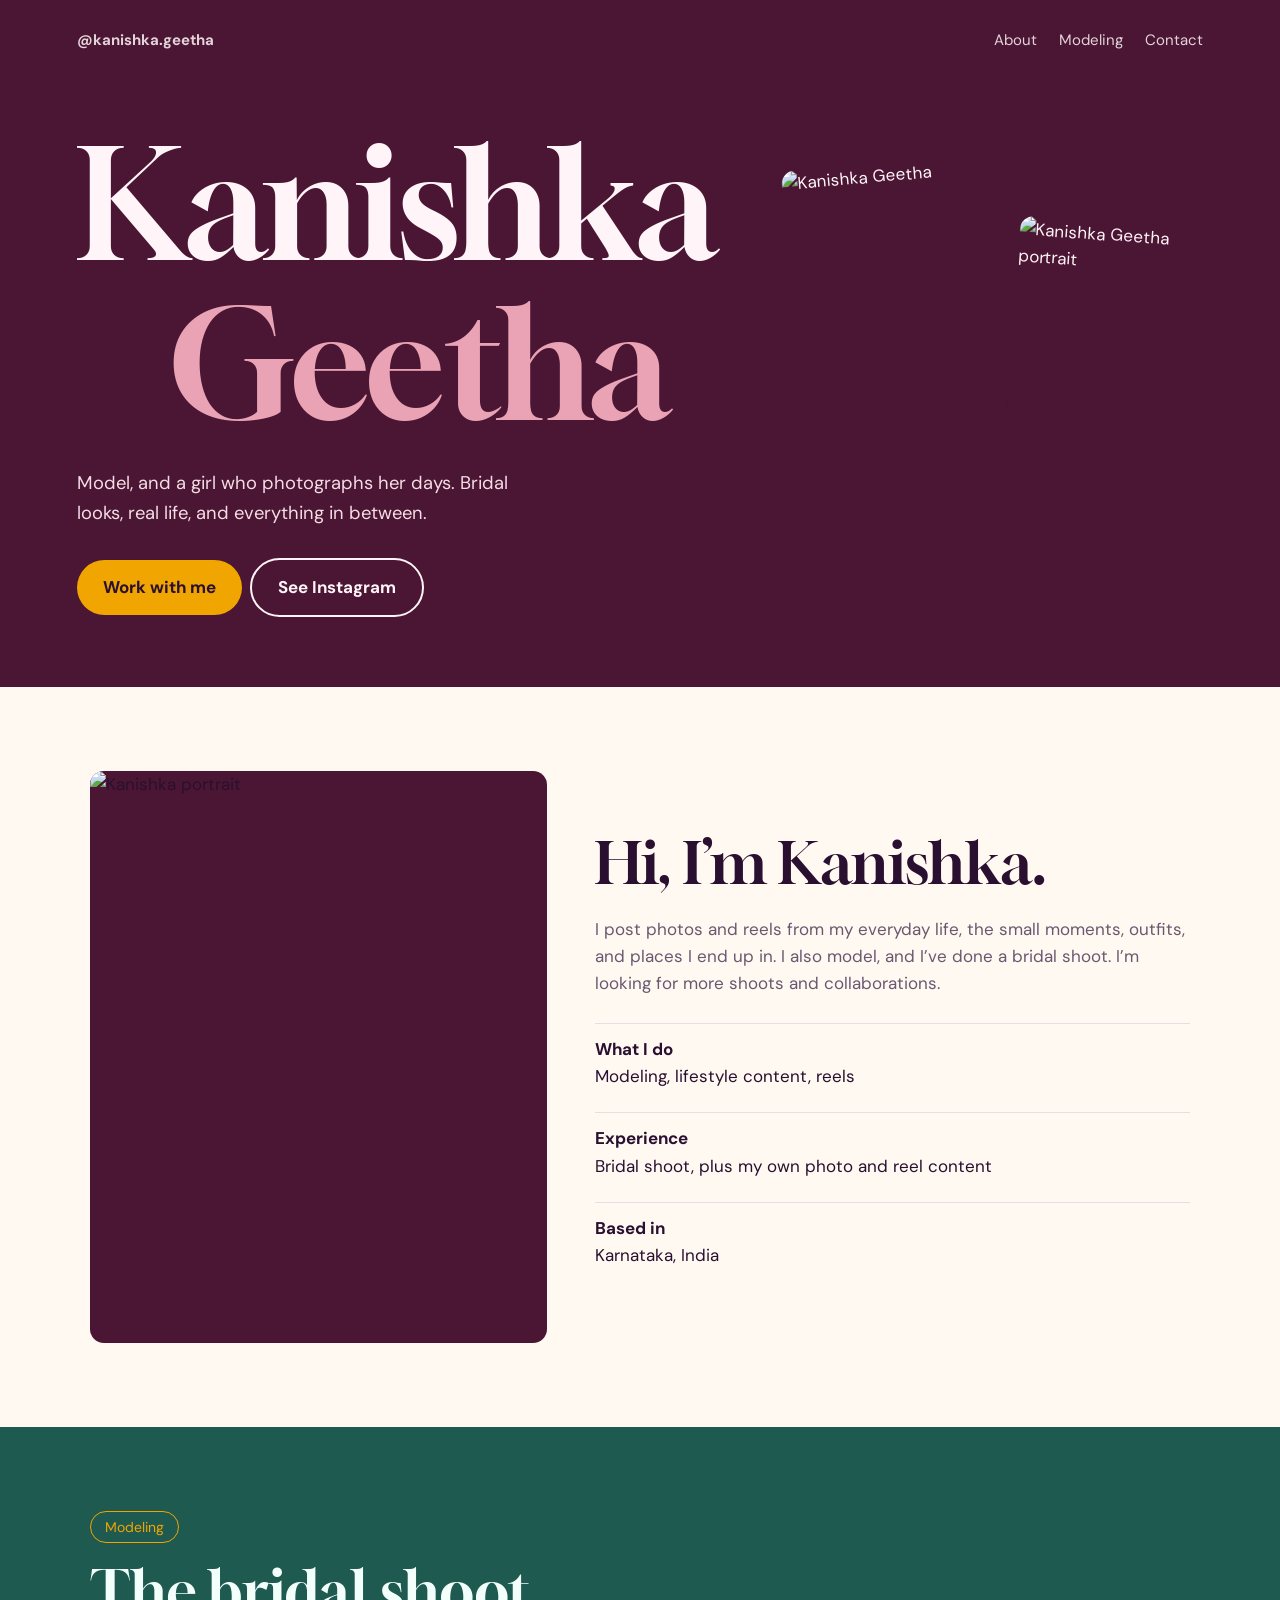
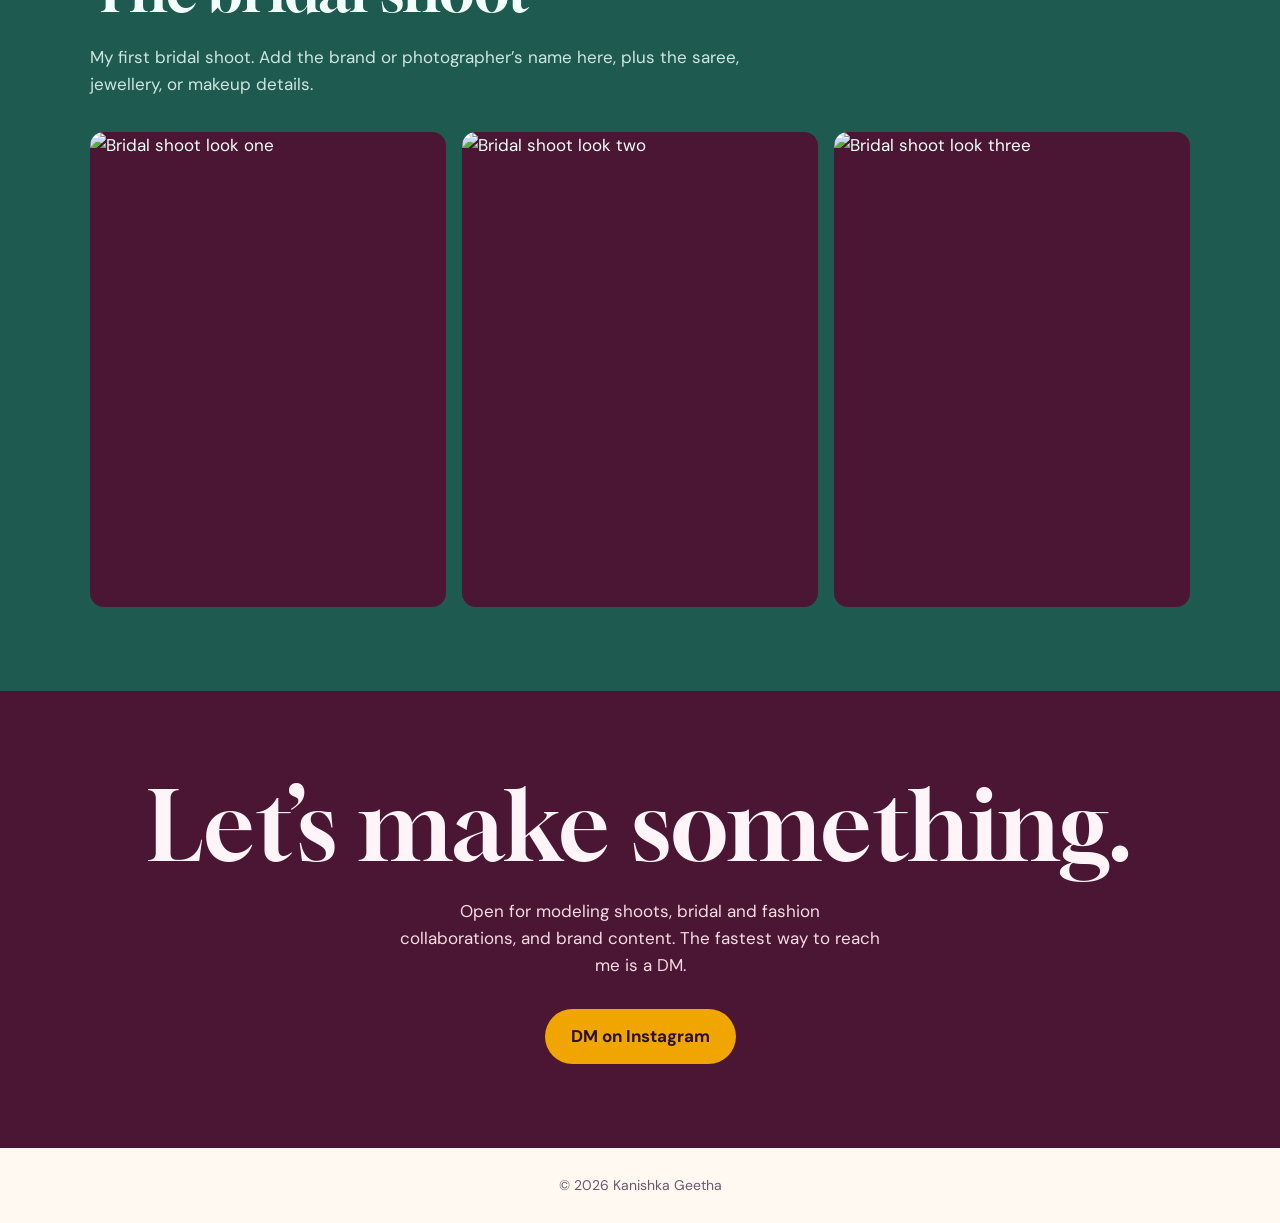
==== index.html @ 910b59c6 "Add files via upload" ====
<!DOCTYPE html>
<html lang="en">
<head>
<meta charset="utf-8">
<meta name="viewport" content="width=device-width, initial-scale=1, viewport-fit=cover">
<title>Kanishka Geetha | Portfolio</title>
<link rel="stylesheet" href="https://fonts.googleapis.com/css2?family=Gloock&family=DM+Sans:wght@400;500;700&display=swap">
<style>
:root{
  --paper:#FFF9F2; --plum:#4A1633; --rose:#E9A3B5; --gold:#F0A500; --leaf:#1F5A50;
  --text:#2A1030; --muted:#6B5870; --line:#E9DCE3;
}
@media (prefers-color-scheme:dark){
  :root{--paper:#1B0C20;--text:#FBEFF3;--muted:#C9B3CF;--line:#432148;}
}
*{box-sizing:border-box}
html{scroll-behavior:smooth}
body{margin:0;background:var(--paper);color:var(--text);font-family:'DM Sans',system-ui,sans-serif;line-height:1.6;font-size:17px}
h1,h2{font-family:'Gloock',Georgia,serif;font-weight:400;line-height:1.05;margin:0}
a{color:inherit}
:focus-visible{outline:3px solid var(--gold);outline-offset:3px}

/* photo frames */
.ph{position:relative;display:block;border-radius:14px;overflow:hidden;background:var(--plum)}
.ph img{position:absolute;inset:0;width:100%;height:100%;object-fit:cover;object-position:center top}

/* hero */
.hero{background:var(--plum);color:#FFF4F7;padding:28px 6vw 70px;position:relative;overflow:hidden}
nav{display:flex;justify-content:space-between;flex-wrap:wrap;gap:16px;font-size:15px;margin-bottom:8vh}
nav a{text-decoration:none;opacity:.85}
nav a:hover{opacity:1}
nav .links{display:flex;gap:22px}
.hero h1{font-size:clamp(3.4rem,13vw,9.5rem);letter-spacing:-.02em;max-width:9ch}
.hero h1 span{display:block;color:var(--rose);margin-left:.6em}
.hero p{max-width:34ch;font-size:1.15rem;margin:26px 0 30px;color:#F6DCE4}
.btn{display:inline-block;background:var(--gold);color:#2A1030;font-weight:700;text-decoration:none;padding:14px 26px;border-radius:999px}
.btn.ghost{background:transparent;color:inherit;border:2px solid currentColor;margin-left:8px}
.heroframes{position:absolute;right:5vw;top:18vh;display:flex;gap:14px}
.heroframes .ph{width:clamp(110px,16vw,210px);aspect-ratio:3/4}
.heroframes .ph:nth-child(1){transform:rotate(-5deg)}
.heroframes .ph:nth-child(2){transform:translateY(60px) rotate(4deg)}
@media(max-width:760px){
  .heroframes{position:static;margin-top:40px;justify-content:center}
  .hero h1 span{margin-left:0}
}

/* sections */
section{padding:84px 6vw}
.wrap{max-width:1100px;margin:0 auto}
h2{font-size:clamp(2.2rem,5vw,3.6rem);margin-bottom:22px}
.lead{max-width:56ch;color:var(--muted)}

/* about */
.about{display:grid;grid-template-columns:1fr 1.3fr;gap:48px;align-items:center}
.about .ph{aspect-ratio:4/5}
.facts{list-style:none;padding:0;margin:26px 0 0;display:grid;gap:10px}
.facts li{padding:12px 0;border-top:1px solid var(--line)}
@media(max-width:760px){.about{grid-template-columns:1fr}}

/* bridal shoot */
.feature{background:var(--leaf);color:#F3FFFB}
.feature .lead{color:#CDE7E0}
.feature .grid{display:grid;grid-template-columns:repeat(auto-fit,minmax(200px,1fr));gap:16px;margin-top:34px}
.feature .ph{aspect-ratio:3/4}
.tag{display:inline-block;border:1.5px solid var(--gold);color:var(--gold);padding:4px 14px;border-radius:999px;font-size:14px;margin-bottom:18px}

/* everyday (for later) */
.masonry{columns:3 220px;column-gap:16px;margin-top:34px}
.masonry .ph{margin-bottom:16px;width:100%}
.masonry .ph:nth-child(3n+1){aspect-ratio:3/4}
.masonry .ph:nth-child(3n+2){aspect-ratio:1/1}
.masonry .ph:nth-child(3n){aspect-ratio:4/5}

/* reels (for later) */
.reels{display:grid;grid-template-columns:repeat(auto-fit,minmax(150px,220px));gap:16px;margin-top:34px}
.reels .ph{aspect-ratio:9/16}
.reels .ph::after{content:"";position:absolute;width:0;height:0;border-left:18px solid rgba(255,255,255,.95);border-top:11px solid transparent;border-bottom:11px solid transparent;top:14px;right:14px;filter:drop-shadow(0 1px 3px rgba(0,0,0,.5))}

/* contact */
.contact{background:var(--plum);color:#FFF4F7;text-align:center}
.contact h2{font-size:clamp(2.6rem,8vw,6rem)}
.contact p{max-width:40ch;margin:18px auto 30px;color:#F6DCE4}
footer{padding:26px 6vw;text-align:center;font-size:14px;color:var(--muted)}

@media(prefers-reduced-motion:reduce){html{scroll-behavior:auto}}
</style>
</head>
<body>

<header class="hero">
  <nav>
    <a href="#top"><strong>@kanishka.geetha</strong></a>
    <div class="links"><a href="#about">About</a><a href="#modeling">Modeling</a><a href="#contact">Contact</a></div>
  </nav>
  <h1 id="top">Kanishka<span>Geetha</span></h1>
  <p>Model, and a girl who photographs her days. Bridal looks, real life, and everything in between.</p>
  <a class="btn" href="#contact">Work with me</a><a class="btn ghost" href="https://www.instagram.com/kanishka.geetha" target="_blank" rel="noopener">See Instagram</a>
  <div class="heroframes">
    <div class="ph"><img src="images/Me%201.png" alt="Kanishka Geetha"></div>
    <div class="ph"><img src="images/Me%202.png" alt="Kanishka Geetha portrait"></div>
  </div>
</header>

<section id="about">
  <div class="wrap about">
    <div class="ph"><img src="images/Portait.jpeg" alt="Kanishka portrait"></div>
    <div>
      <h2>Hi, I’m Kanishka.</h2>
      <p class="lead">I post photos and reels from my everyday life, the small moments, outfits, and places I end up in. I also model, and I’ve done a bridal shoot. I’m looking for more shoots and collaborations.</p>
      <ul class="facts">
        <li><strong>What I do</strong><br>Modeling, lifestyle content, reels</li>
        <li><strong>Experience</strong><br>Bridal shoot, plus my own photo and reel content</li>
        <li><strong>Based in</strong><br>Karnataka, India</li>
      </ul>
    </div>
  </div>
</section>

<section id="modeling" class="feature">
  <div class="wrap">
    <span class="tag">Modeling</span>
    <h2>The bridal shoot</h2>
    <p class="lead">My first bridal shoot. Add the brand or photographer’s name here, plus the saree, jewellery, or makeup details.</p>
    <div class="grid">
      <div class="ph"><img src="images/Bridal%201.png" alt="Bridal shoot look one"></div>
      <div class="ph"><img src="images/Bridal%202.jpeg" alt="Bridal shoot look two"></div>
      <div class="ph"><img src="images/Bridal%203.jpeg" alt="Bridal shoot look three"></div>
    </div>
  </div>
</section>

<!--
  EVERYDAY SECTION (hidden for now).
  To show it: remove the opening and closing comment markers around this
  block, add your photos, and add <a href="#everyday">Everyday</a> to the nav.

<section id="everyday">
  <div class="wrap">
    <h2>Everyday, as it happens</h2>
    <p class="lead">Unplanned and unedited moments from my days.</p>
    <div class="masonry">
      <div class="ph"><img src="images/YOUR-PHOTO.jpg" alt=""></div>
    </div>
  </div>
</section>
-->

<!--
  REELS SECTION (hidden for now).
  To show it: remove the opening and closing comment markers around this
  block, put your reel cover image in the images folder, and add
  <a href="#reels">Reels</a> to the nav.

<section id="reels" style="padding-top:0">
  <div class="wrap">
    <h2>Reels</h2>
    <p class="lead">A peek at my reels. Tap one to watch it on Instagram.</p>
    <div class="reels">
      <a class="ph" href="https://www.instagram.com/kanishka.geetha" target="_blank" rel="noopener"><img src="images/YOUR-REEL-COVER.jpg" alt="Reel cover"></a>
    </div>
  </div>
</section>
-->

<section id="contact" class="contact">
  <div class="wrap">
    <h2>Let’s make something.</h2>
    <p>Open for modeling shoots, bridal and fashion collaborations, and brand content. The fastest way to reach me is a DM.</p>
    <a class="btn" href="https://www.instagram.com/kanishka.geetha" target="_blank" rel="noopener">DM on Instagram</a>
  </div>
</section>

<footer>© 2026 Kanishka Geetha</footer>

</body>
</html>
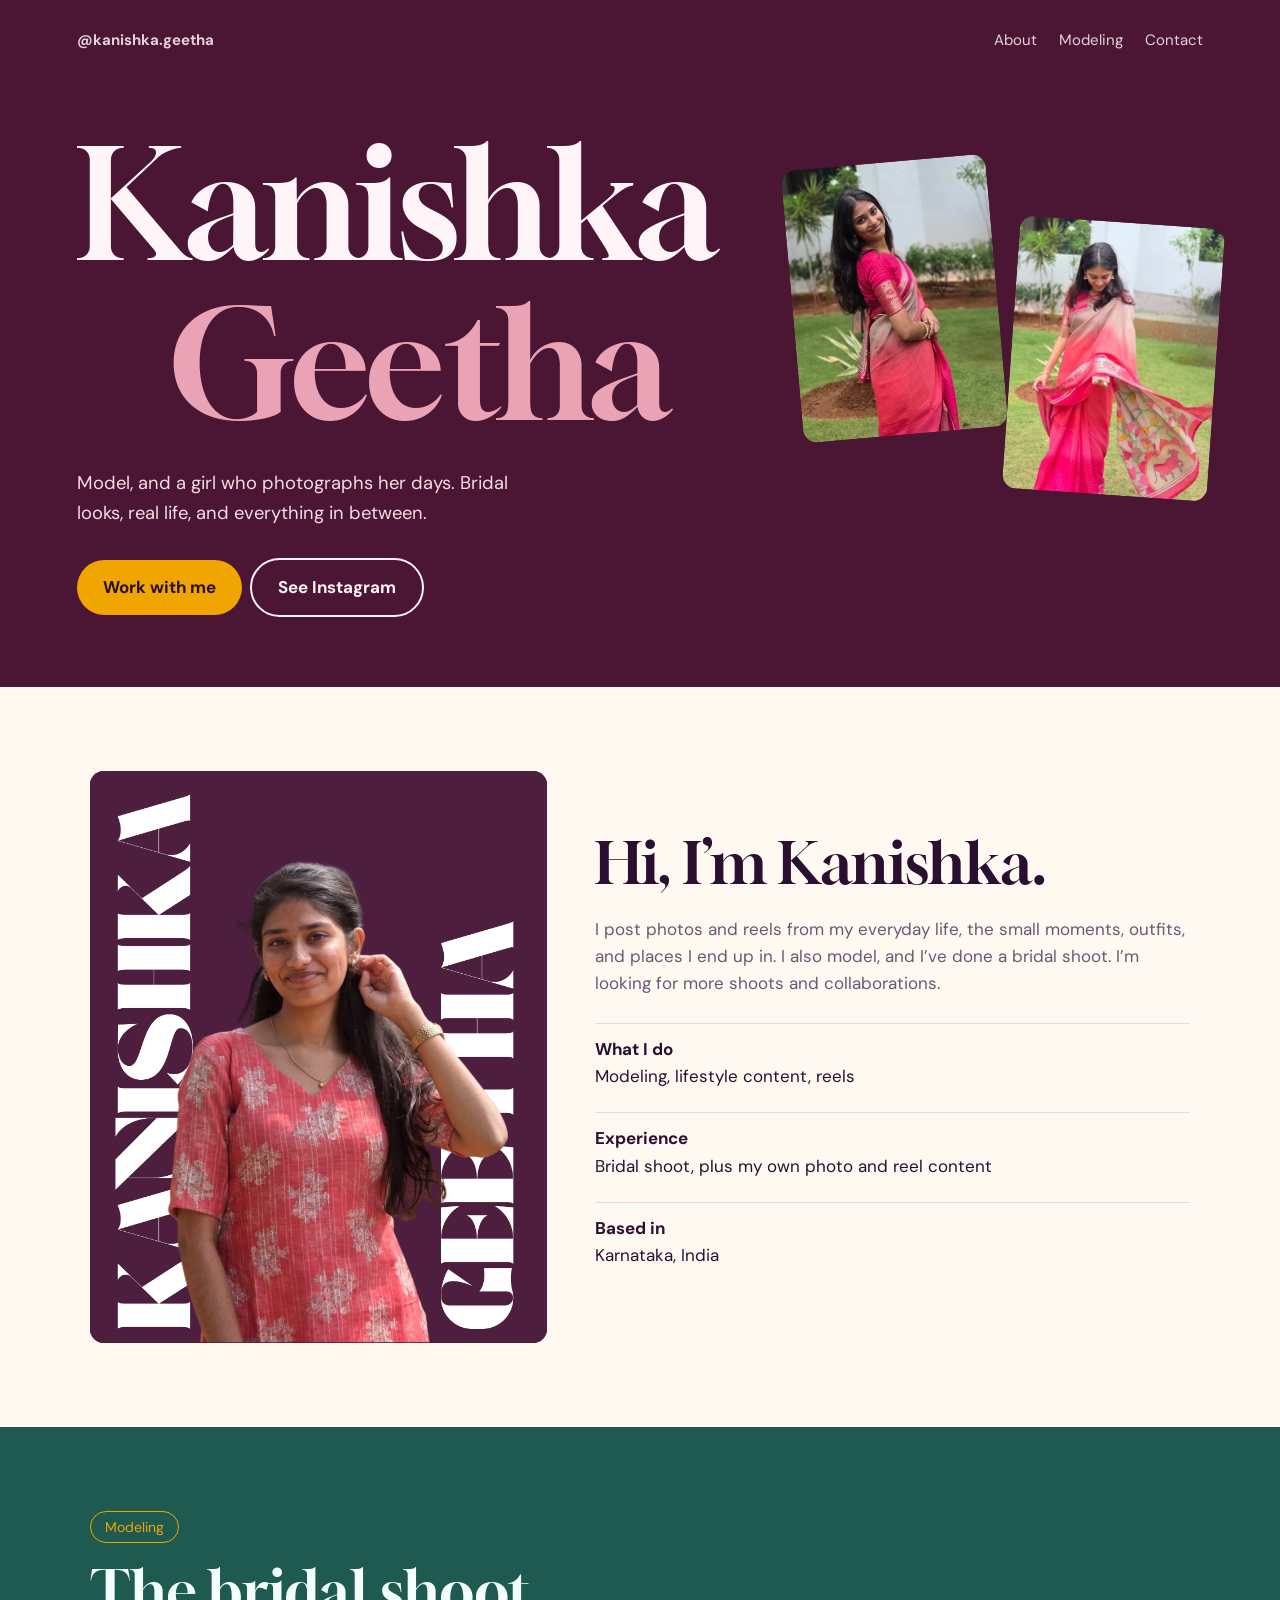
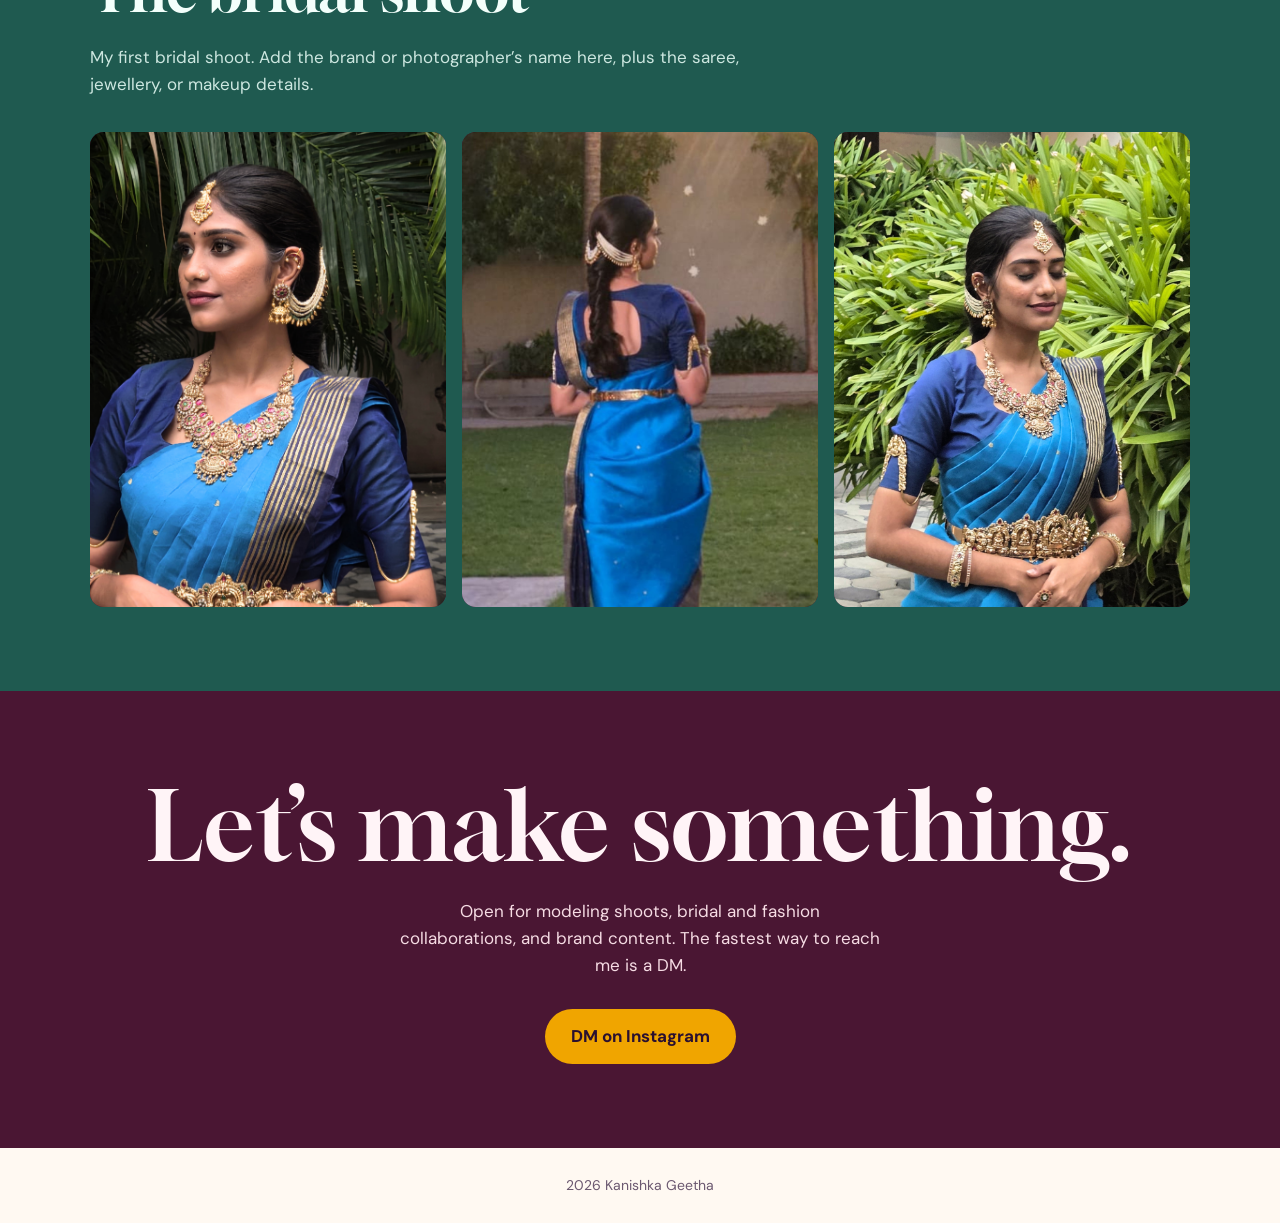
==== commit a41f2698: "Update footer text format in index.html" ====
--- a/index.html
+++ b/index.html
@@ -170,7 +170,7 @@
   </div>
 </section>
 
-<footer>© 2026 Kanishka Geetha</footer>
+<footer>2026 Kanishka Geetha</footer>
 
 </body>
-</html>+</html>
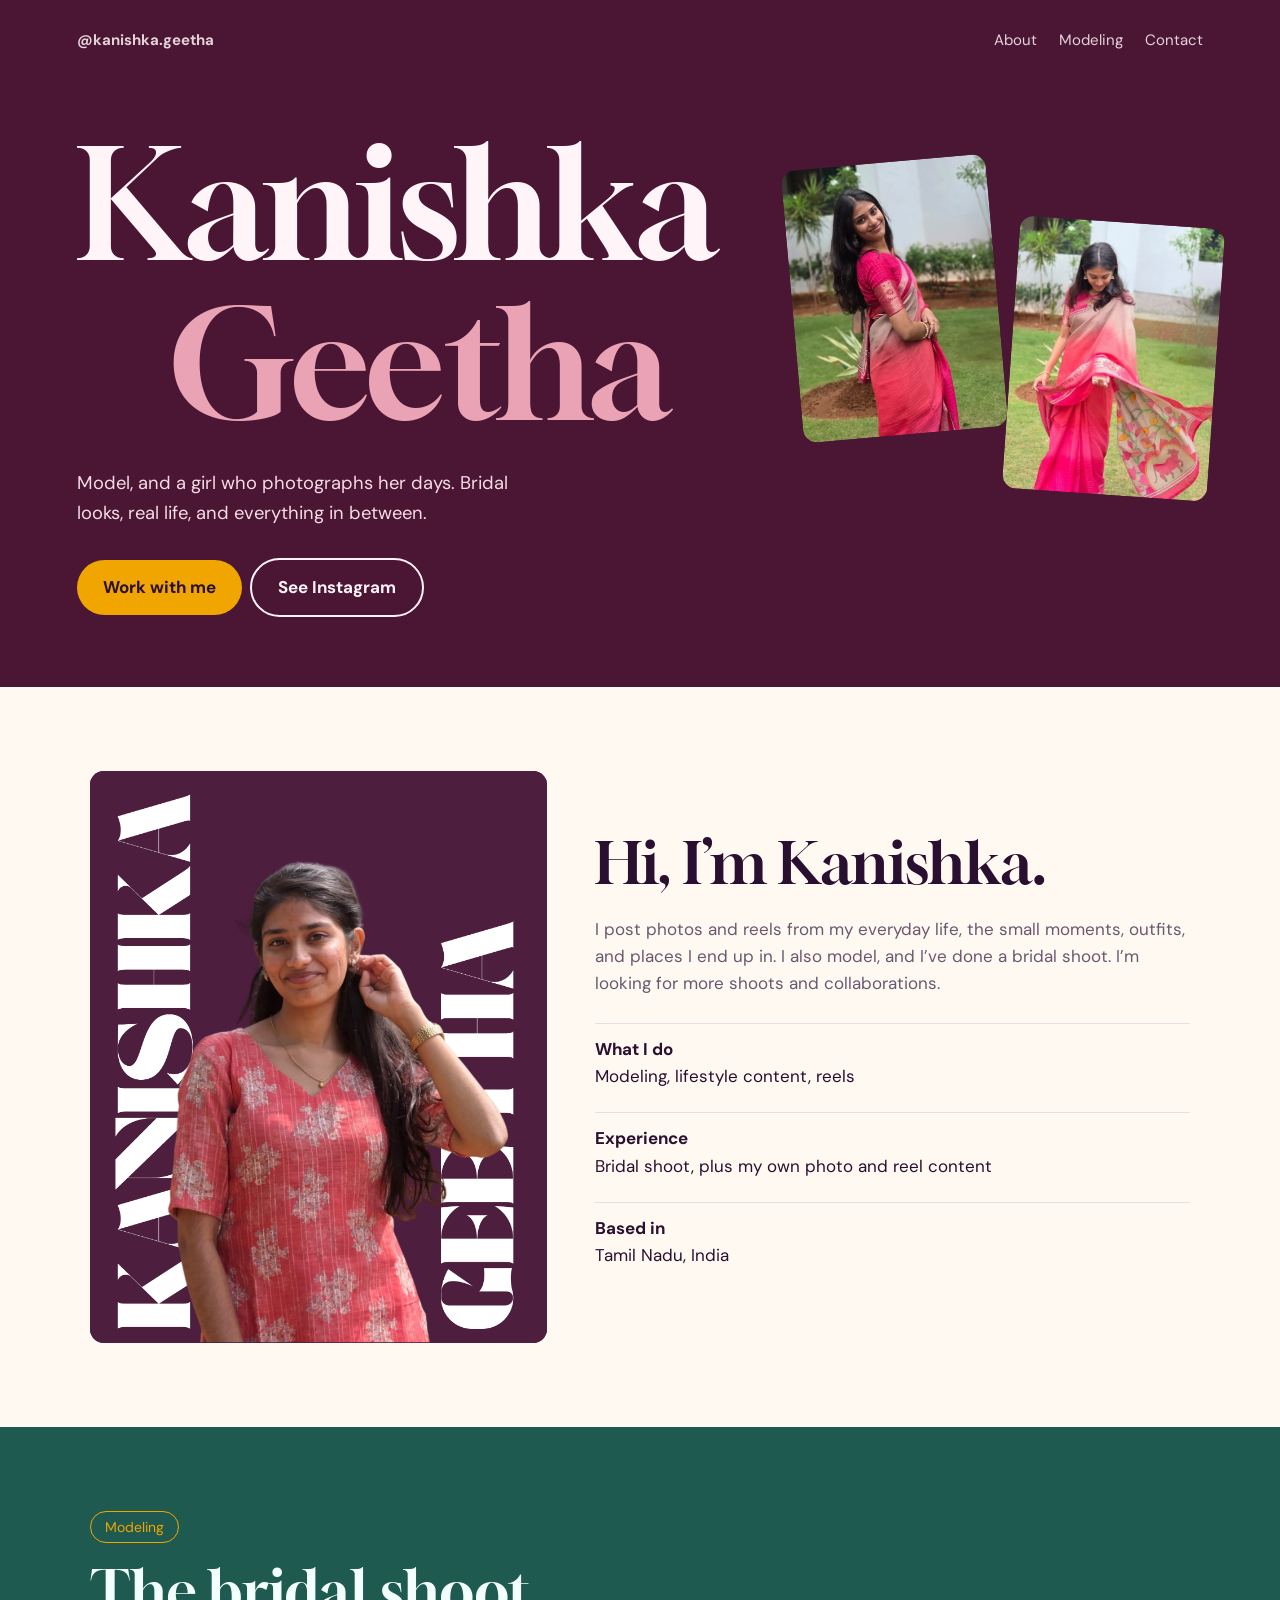
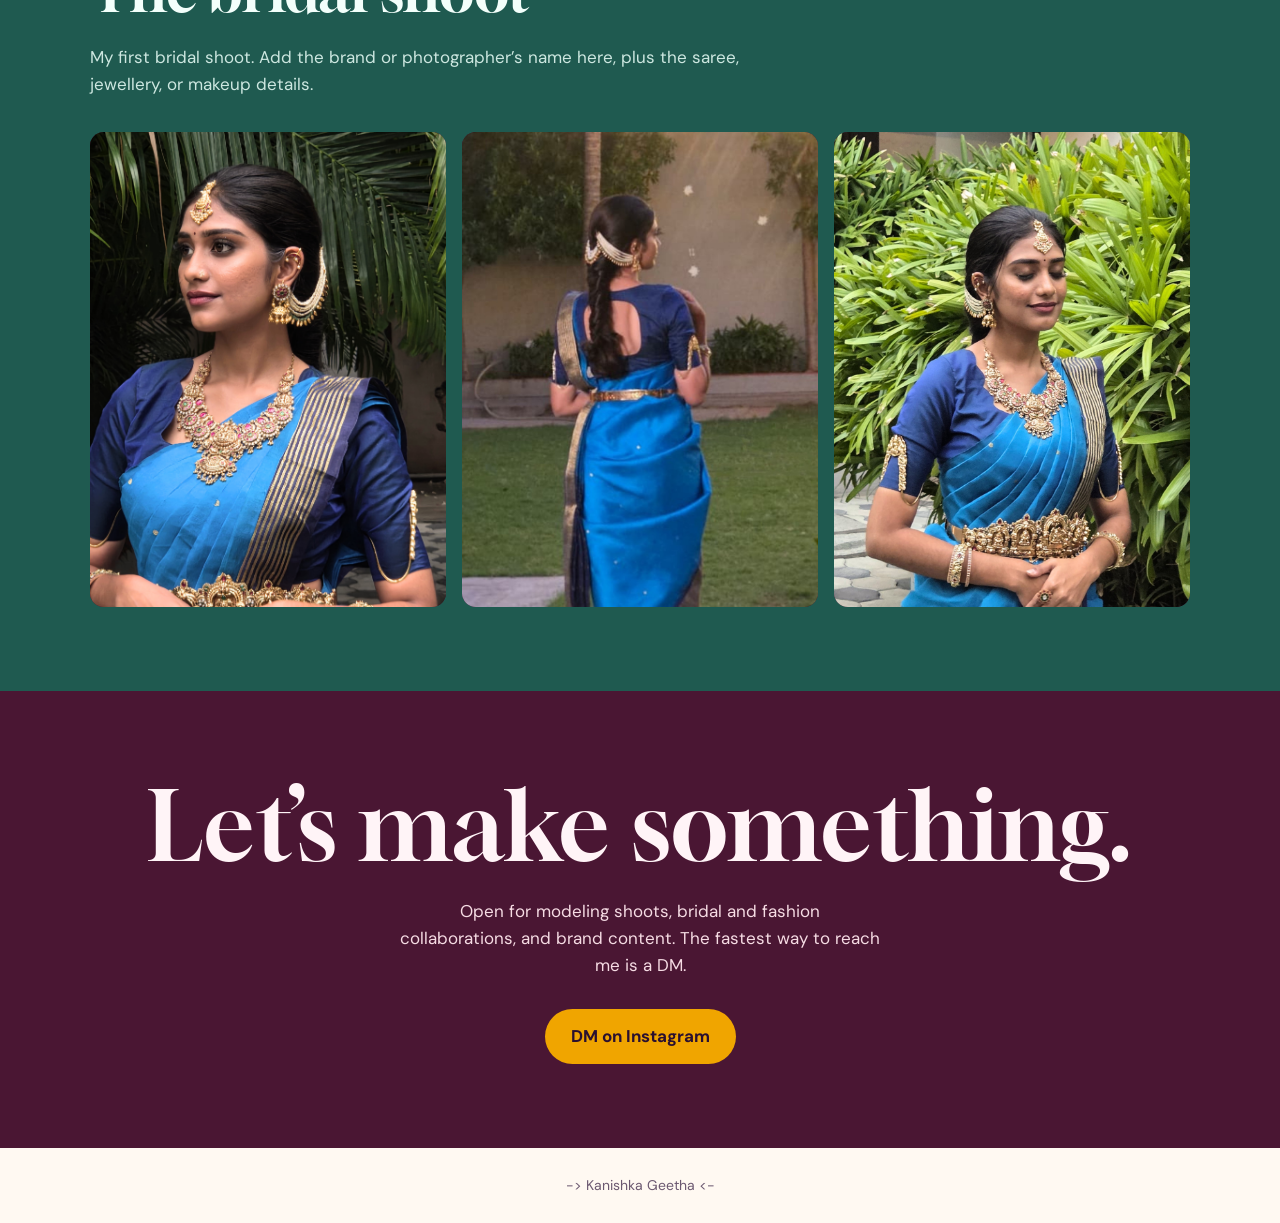
==== commit 7070d9fc: "Changes" ====
--- a/index.html
+++ b/index.html
@@ -3,7 +3,10 @@
 <head>
 <meta charset="utf-8">
 <meta name="viewport" content="width=device-width, initial-scale=1, viewport-fit=cover">
-<title>Kanishka Geetha | Portfolio</title>
+<title>யாதுமாய் வாழ் ❤️</title>
+
+<link rel="icon" href="data:image/svg+xml,<svg xmlns=%22http://www.w3.org/2000/svg%22 viewBox=%220 0 100 100%22><text y=%22.9em%22 font-size=%2290%22>🥭</text></svg>">
+
 <link rel="stylesheet" href="https://fonts.googleapis.com/css2?family=Gloock&family=DM+Sans:wght@400;500;700&display=swap">
 <style>
 :root{
@@ -110,7 +113,7 @@
       <ul class="facts">
         <li><strong>What I do</strong><br>Modeling, lifestyle content, reels</li>
         <li><strong>Experience</strong><br>Bridal shoot, plus my own photo and reel content</li>
-        <li><strong>Based in</strong><br>Karnataka, India</li>
+        <li><strong>Based in</strong><br>Tamil Nadu, India</li>
       </ul>
     </div>
   </div>
@@ -170,7 +173,7 @@
   </div>
 </section>
 
-<footer>2026 Kanishka Geetha</footer>
+<footer>-> Kanishka Geetha <-</footer>
 
 </body>
 </html>
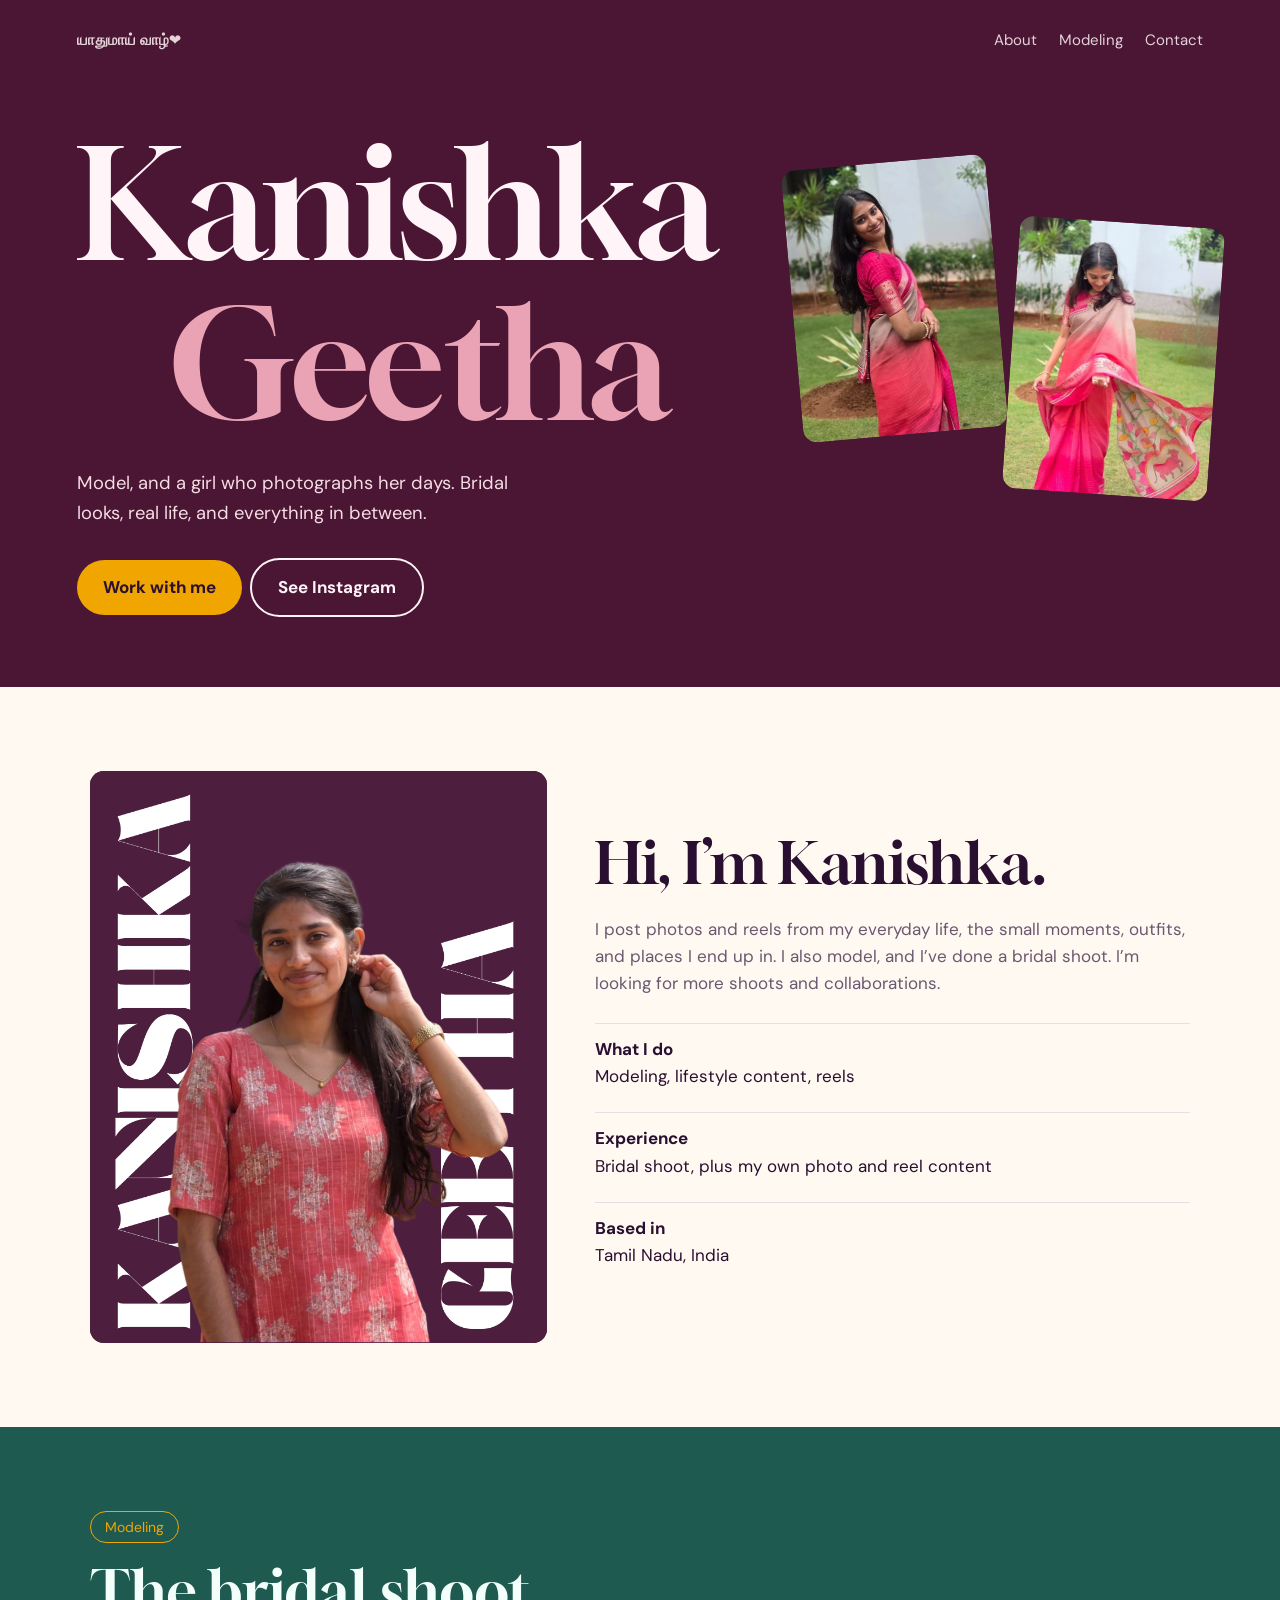
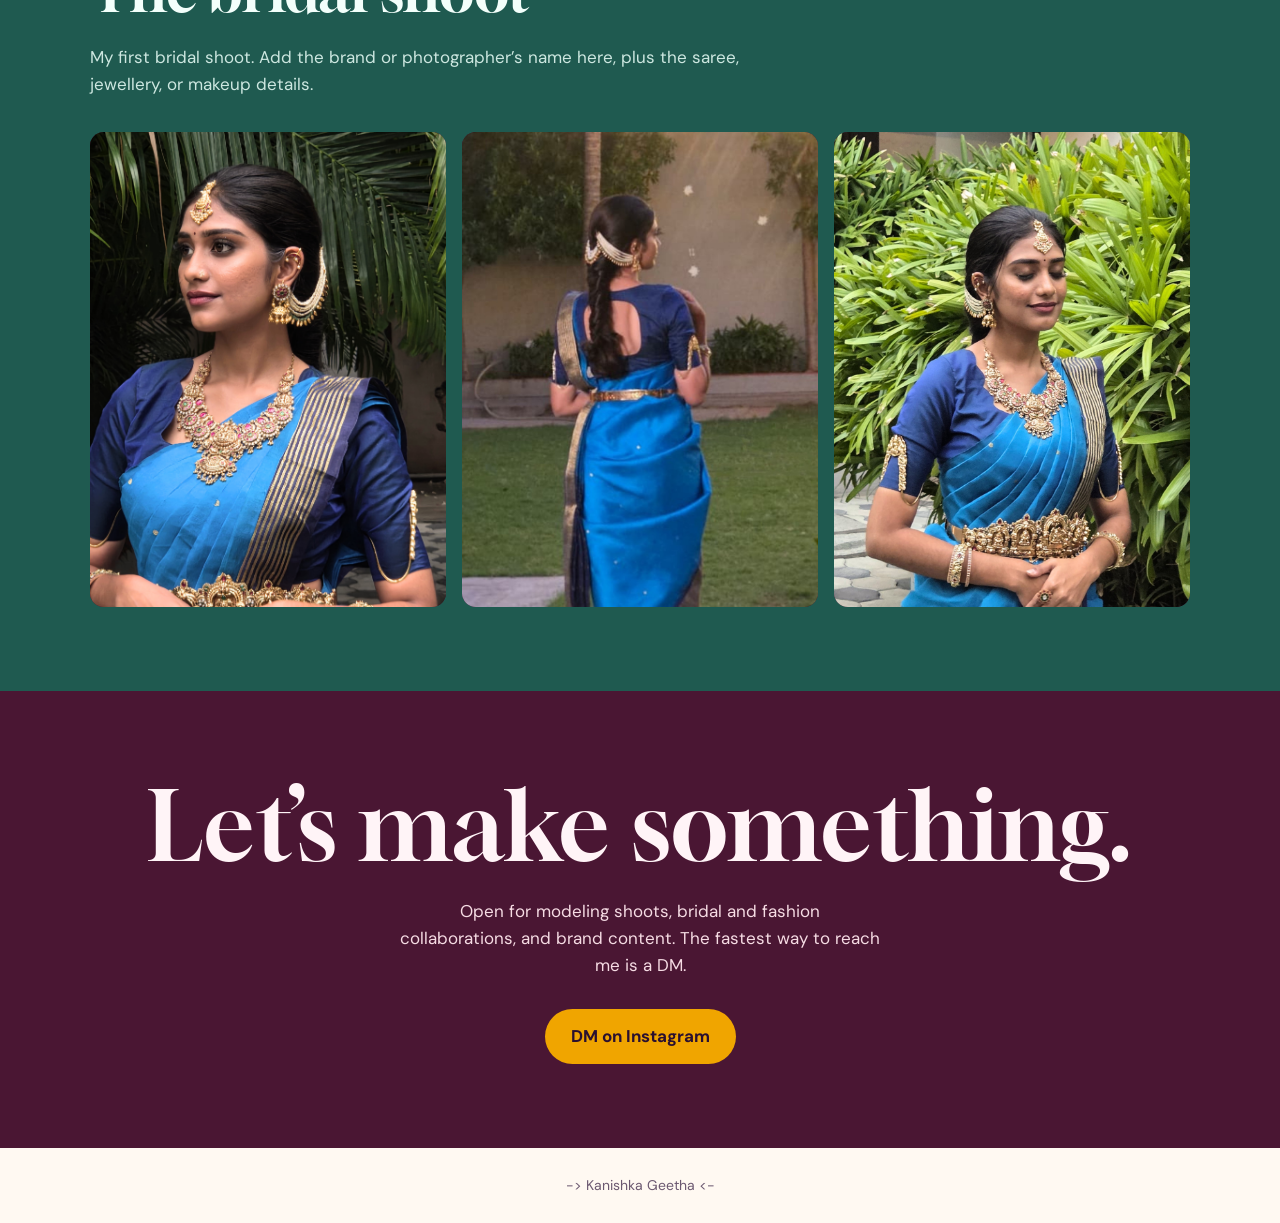
==== commit 52e6dc07: "Update index.html" ====
--- a/index.html
+++ b/index.html
@@ -3,7 +3,7 @@
 <head>
 <meta charset="utf-8">
 <meta name="viewport" content="width=device-width, initial-scale=1, viewport-fit=cover">
-<title>யாதுமாய் வாழ் ❤️</title>
+<title>kanishka.geetha</title>
 
 <link rel="icon" href="data:image/svg+xml,<svg xmlns=%22http://www.w3.org/2000/svg%22 viewBox=%220 0 100 100%22><text y=%22.9em%22 font-size=%2290%22>🥭</text></svg>">
 
@@ -92,7 +92,7 @@
 
 <header class="hero">
   <nav>
-    <a href="#top"><strong>@kanishka.geetha</strong></a>
+    <a href="#top"><strong>யாதுமாய் வாழ்❤️</strong></a>
     <div class="links"><a href="#about">About</a><a href="#modeling">Modeling</a><a href="#contact">Contact</a></div>
   </nav>
   <h1 id="top">Kanishka<span>Geetha</span></h1>
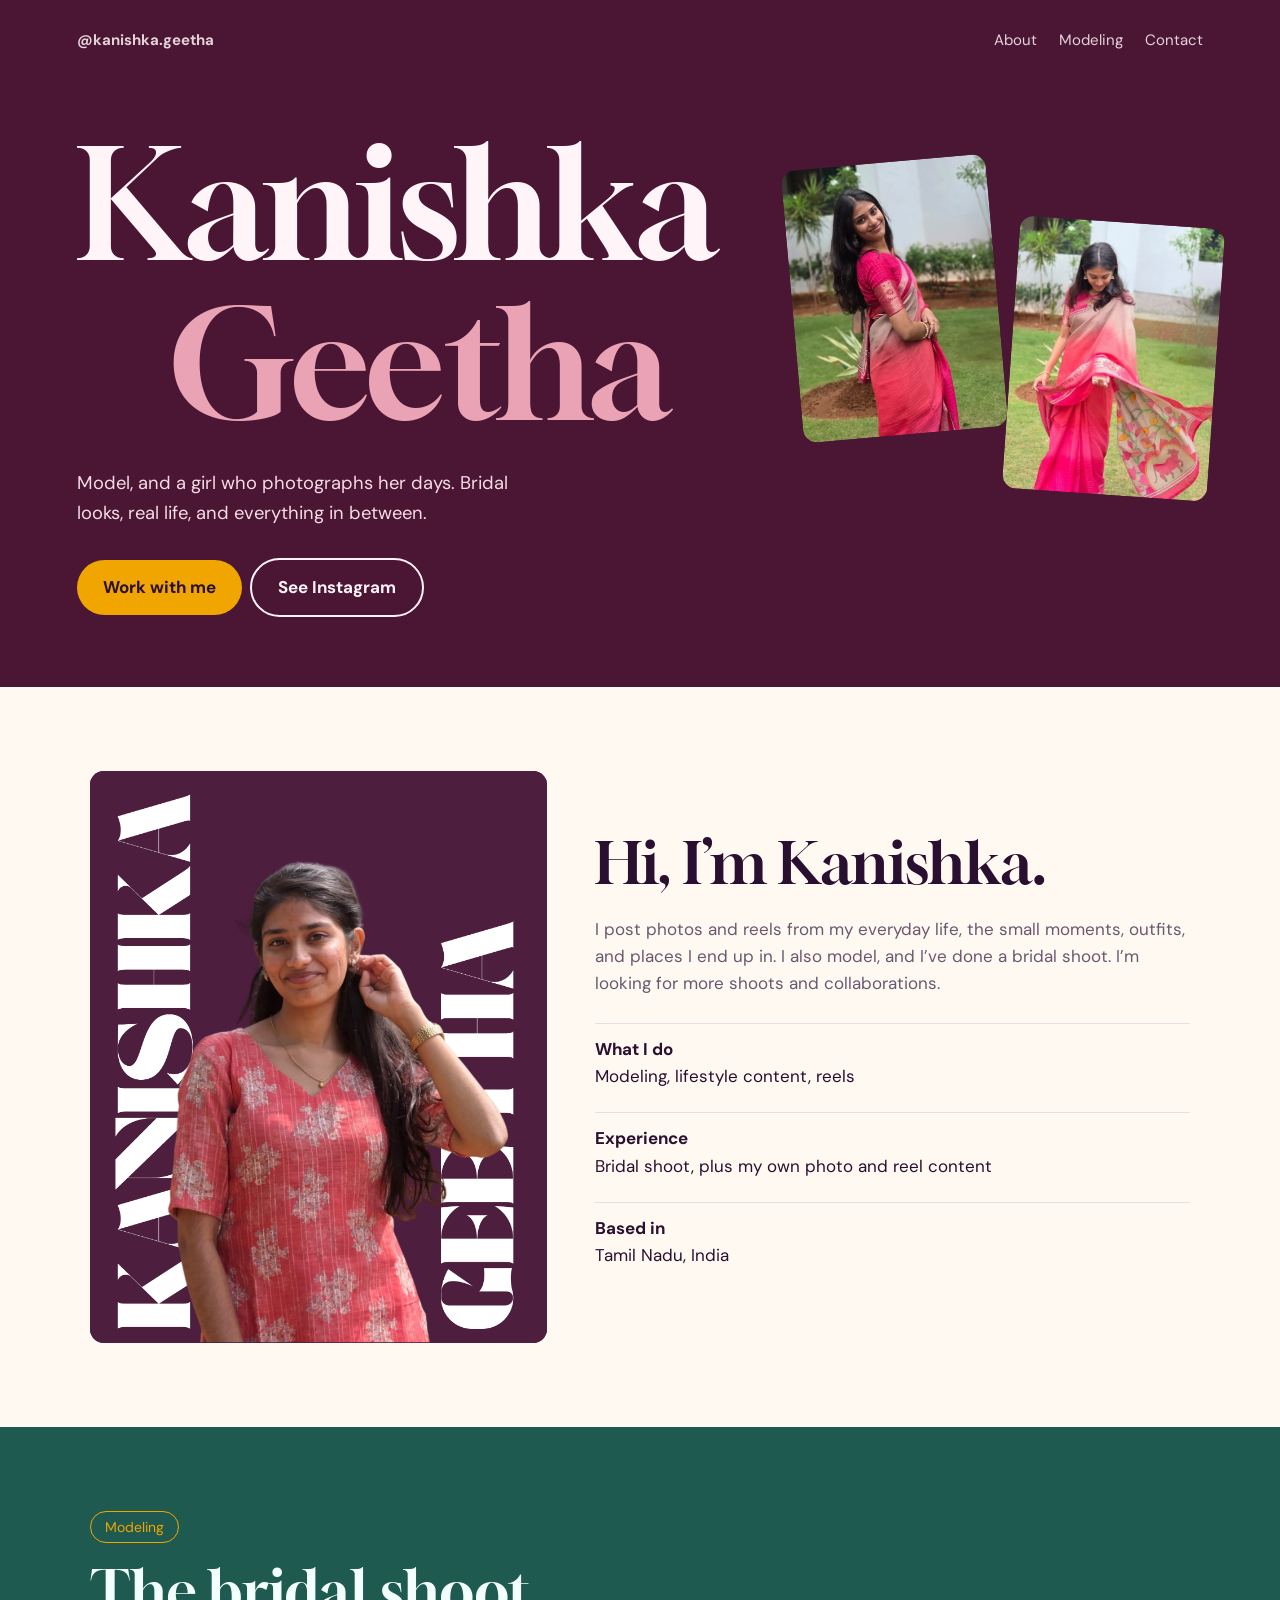
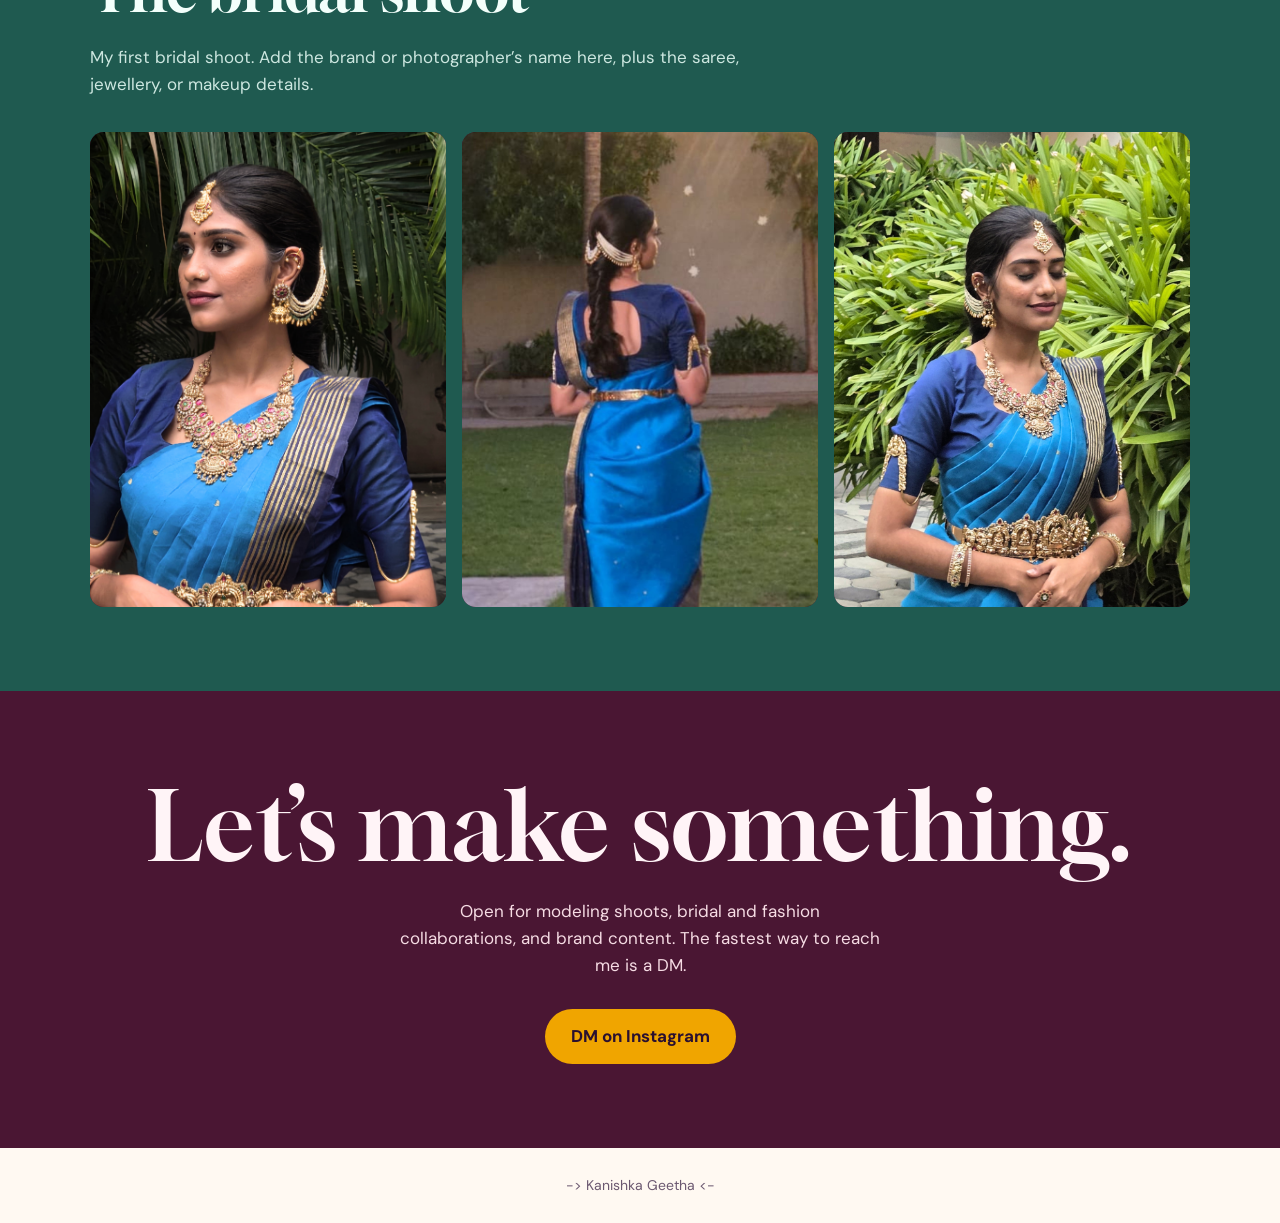
==== commit dcc19d18: "Disable downloading" ====
--- a/index.html
+++ b/index.html
@@ -3,7 +3,7 @@
 <head>
 <meta charset="utf-8">
 <meta name="viewport" content="width=device-width, initial-scale=1, viewport-fit=cover">
-<title>kanishka.geetha</title>
+<title>யாதுமாய் வாழ் ❤️</title>
 
 <link rel="icon" href="data:image/svg+xml,<svg xmlns=%22http://www.w3.org/2000/svg%22 viewBox=%220 0 100 100%22><text y=%22.9em%22 font-size=%2290%22>🥭</text></svg>">
 
@@ -92,7 +92,7 @@
 
 <header class="hero">
   <nav>
-    <a href="#top"><strong>யாதுமாய் வாழ்❤️</strong></a>
+    <a href="#top"><strong>@kanishka.geetha</strong></a>
     <div class="links"><a href="#about">About</a><a href="#modeling">Modeling</a><a href="#contact">Contact</a></div>
   </nav>
   <h1 id="top">Kanishka<span>Geetha</span></h1>
@@ -175,5 +175,30 @@
 
 <footer>-> Kanishka Geetha <-</footer>
 
+<script>
+    // Disable right-click
+    document.addEventListener('contextmenu', function(e) {
+        e.preventDefault();
+    });
+
+    // Disable image dragging
+    document.addEventListener('dragstart', function(e) {
+        if (e.target.tagName === 'IMG') {
+            e.preventDefault();
+        }
+    });
+</script>
+
+<script>
+document.addEventListener('keydown', function(e) {
+    if (
+        (e.ctrlKey && ['s', 'u'].includes(e.key.toLowerCase())) ||
+        e.key === 'PrintScreen'
+    ) {
+        e.preventDefault();
+    }
+});
+</script>
+
 </body>
 </html>
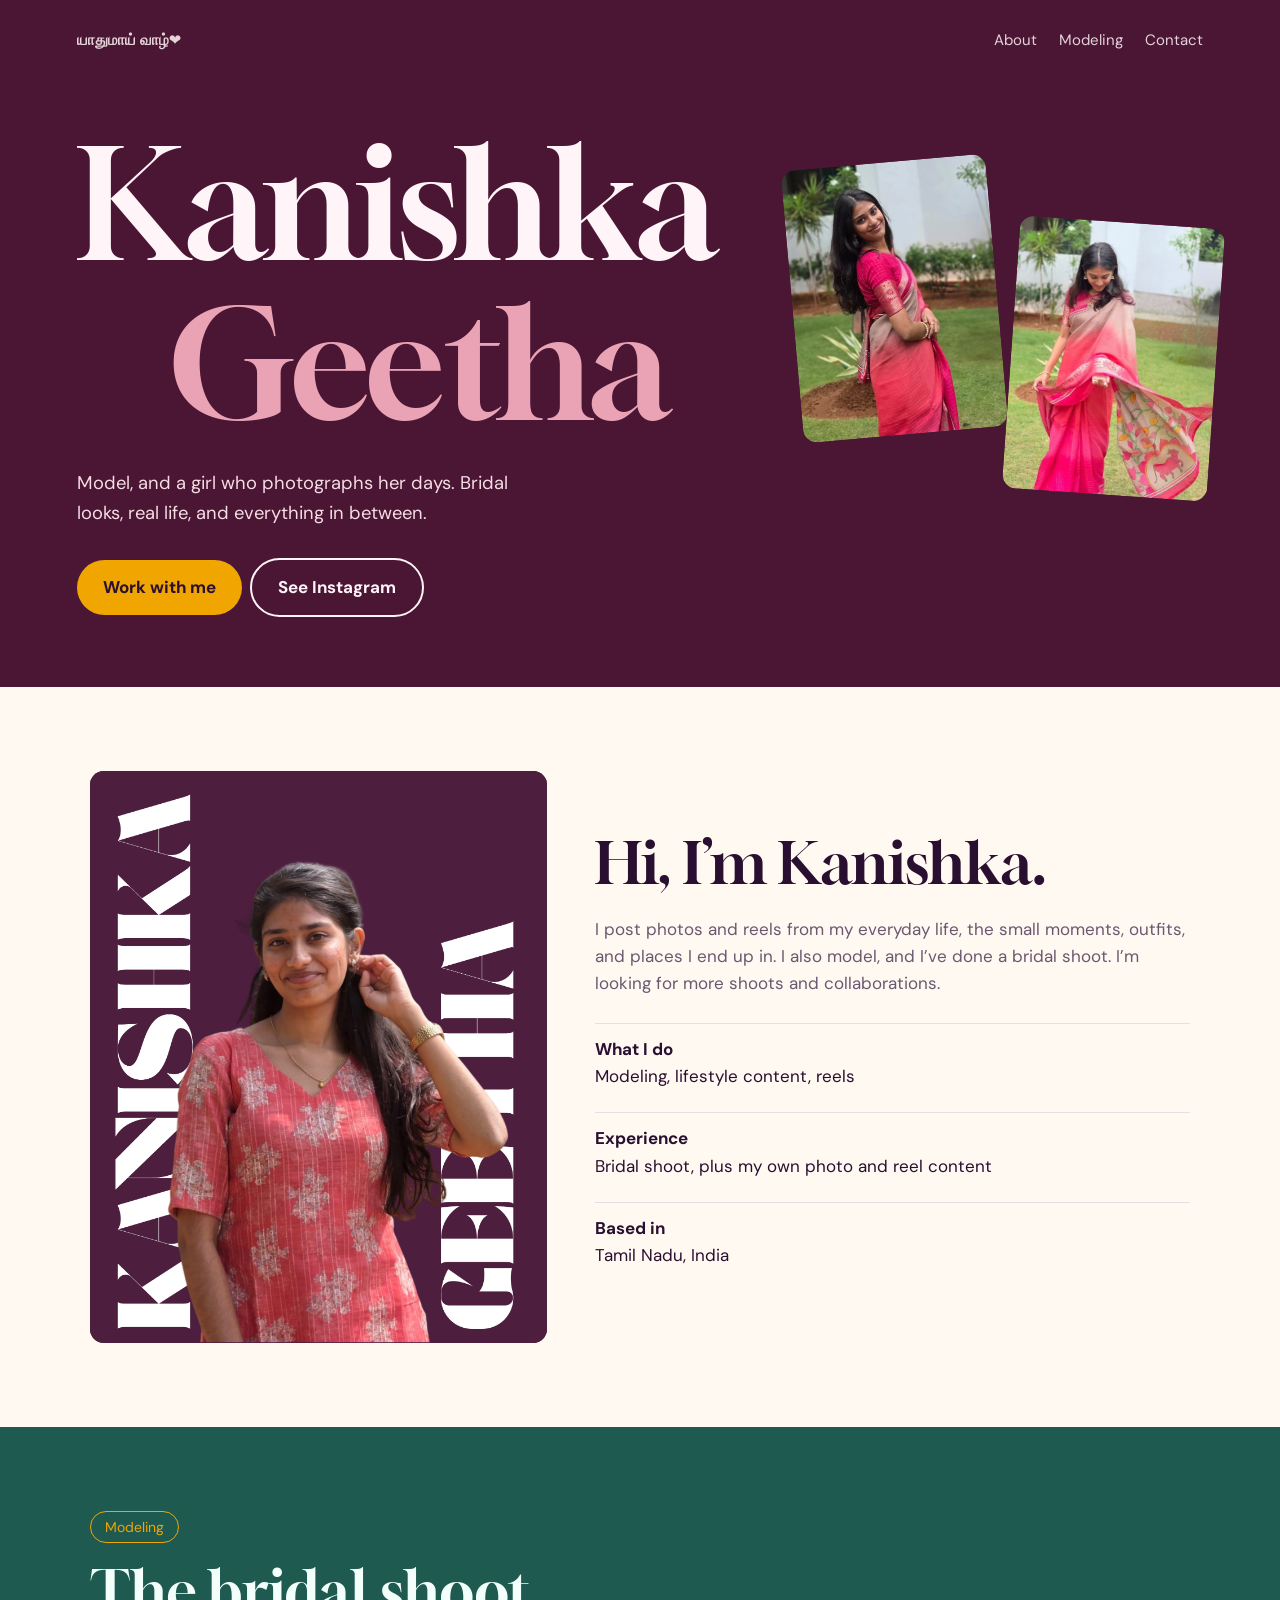
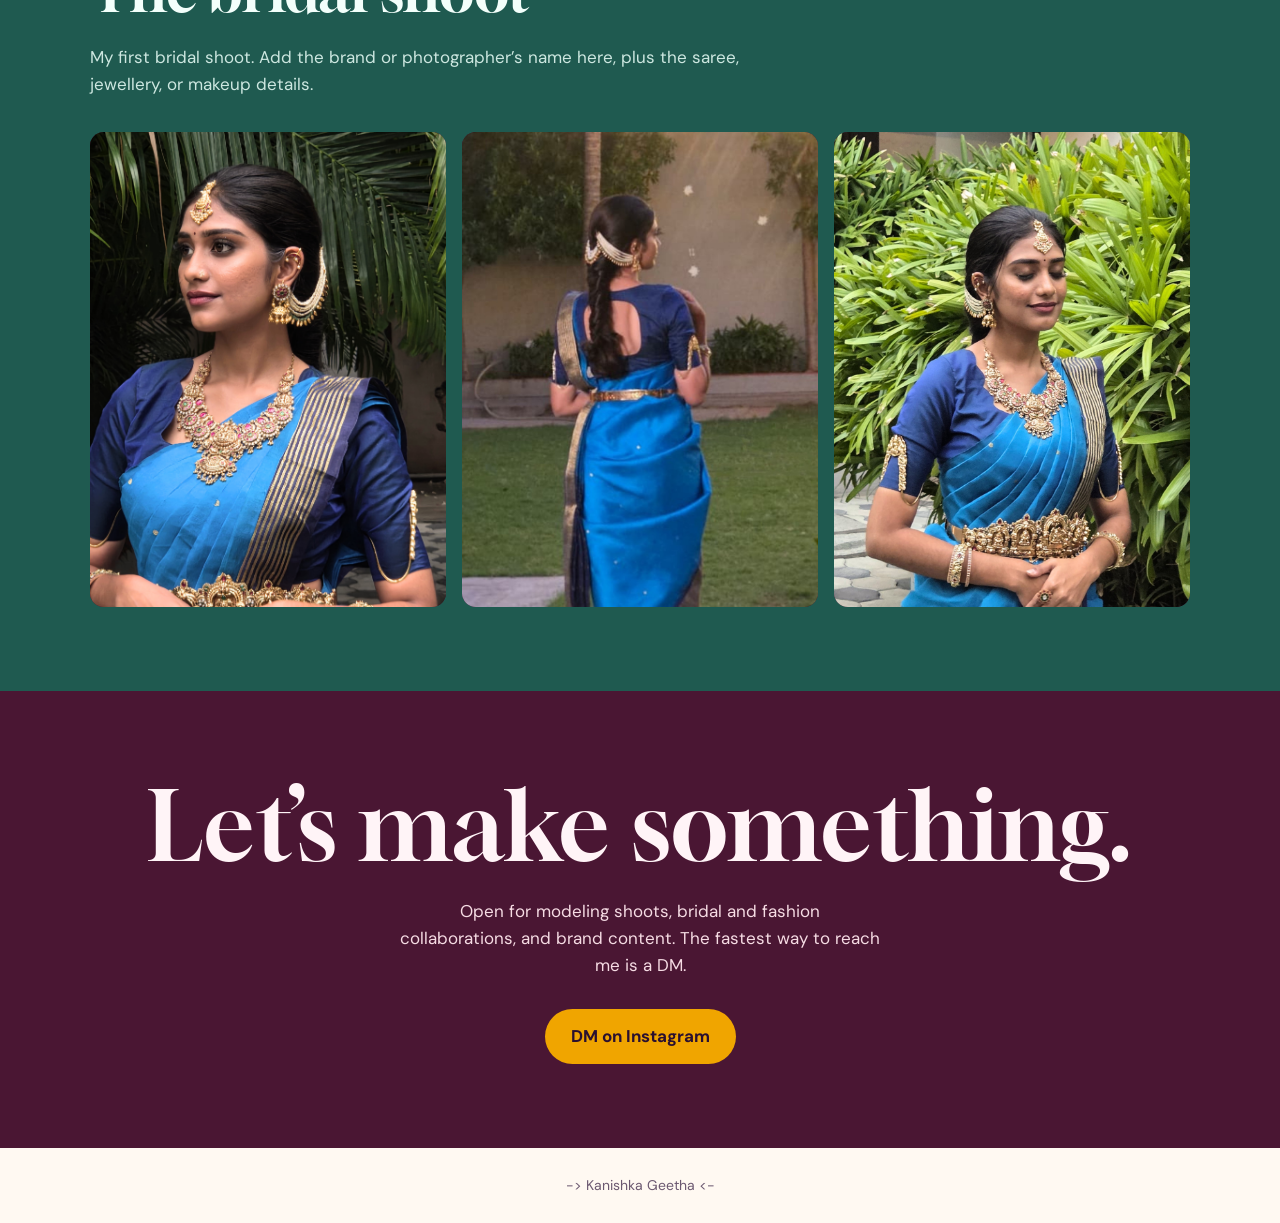
==== commit 5f2b4c68: "Merge branch 'main' of https://github.com/KANISHKAGEETHA/Instagram_Portfolio" ====
--- a/index.html
+++ b/index.html
@@ -3,7 +3,7 @@
 <head>
 <meta charset="utf-8">
 <meta name="viewport" content="width=device-width, initial-scale=1, viewport-fit=cover">
-<title>யாதுமாய் வாழ் ❤️</title>
+<title>kanishka.geetha</title>
 
 <link rel="icon" href="data:image/svg+xml,<svg xmlns=%22http://www.w3.org/2000/svg%22 viewBox=%220 0 100 100%22><text y=%22.9em%22 font-size=%2290%22>🥭</text></svg>">
 
@@ -92,7 +92,7 @@
 
 <header class="hero">
   <nav>
-    <a href="#top"><strong>@kanishka.geetha</strong></a>
+    <a href="#top"><strong>யாதுமாய் வாழ்❤️</strong></a>
     <div class="links"><a href="#about">About</a><a href="#modeling">Modeling</a><a href="#contact">Contact</a></div>
   </nav>
   <h1 id="top">Kanishka<span>Geetha</span></h1>
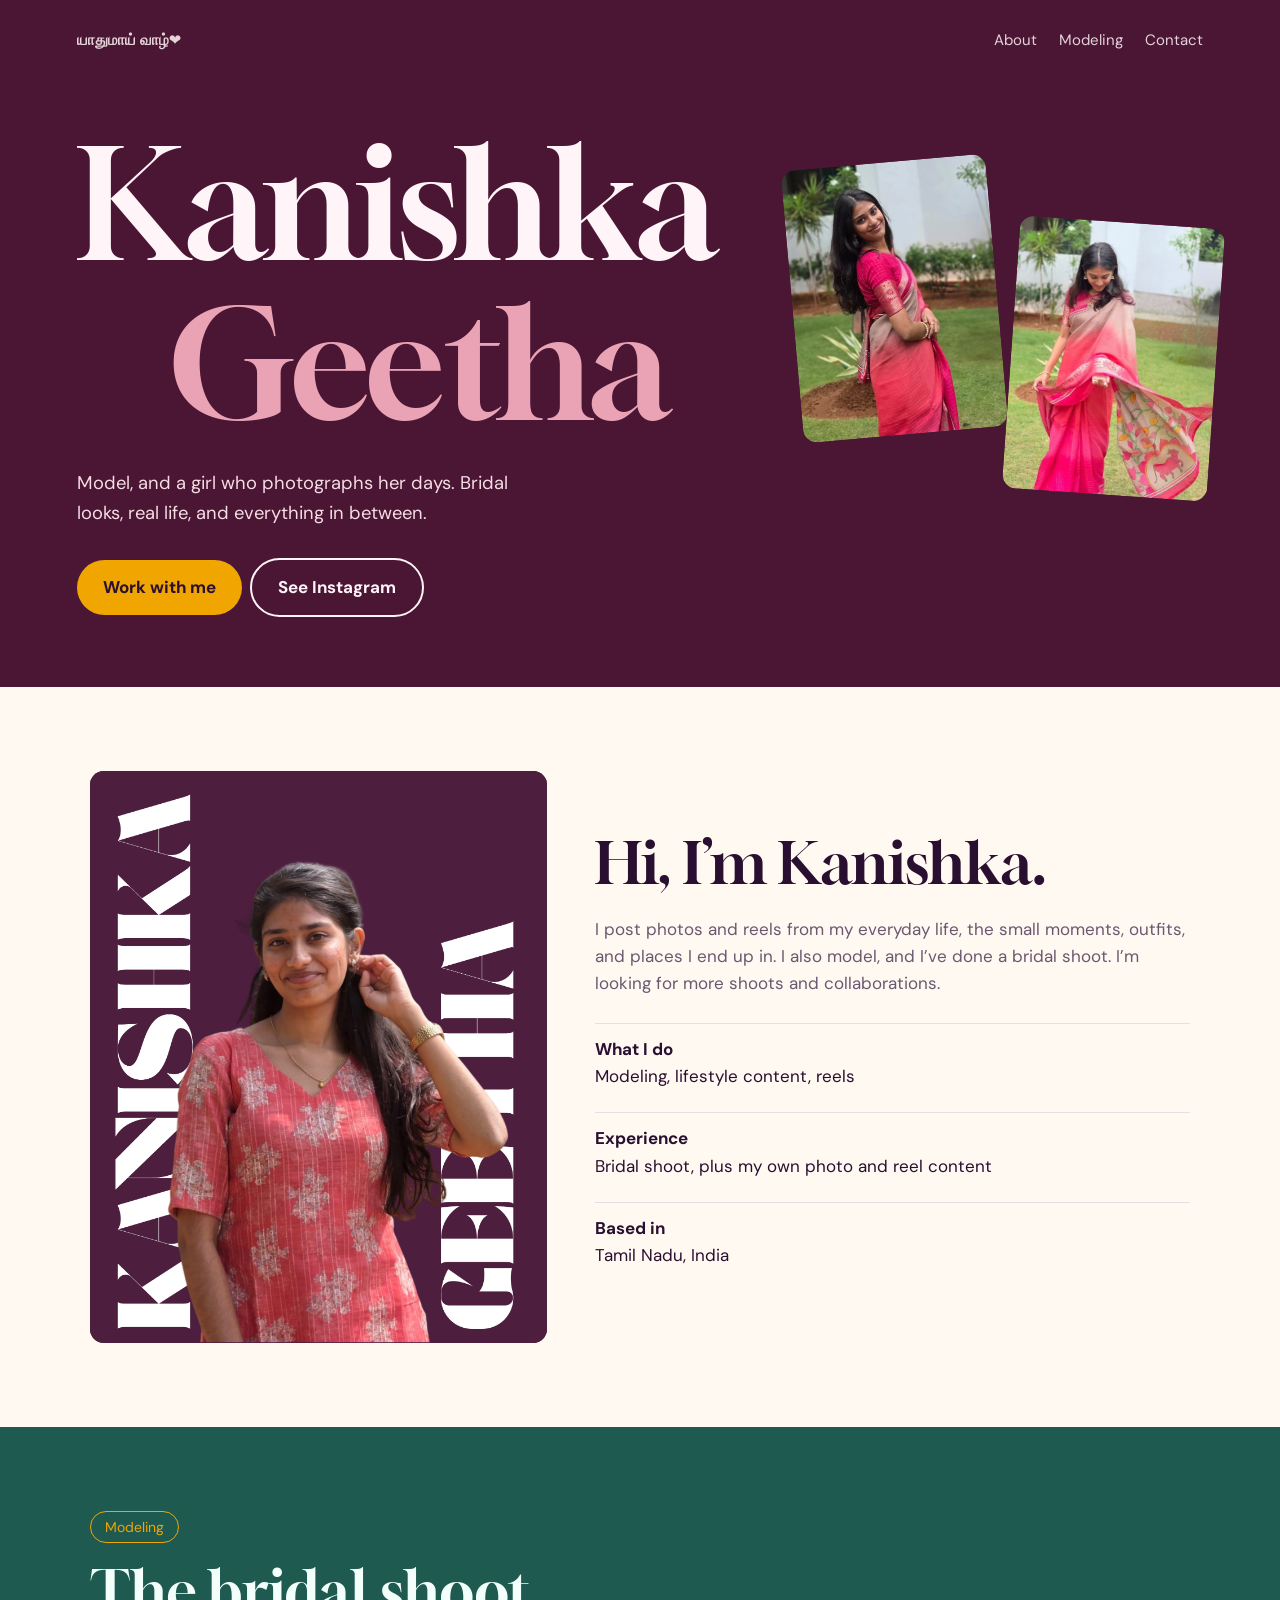
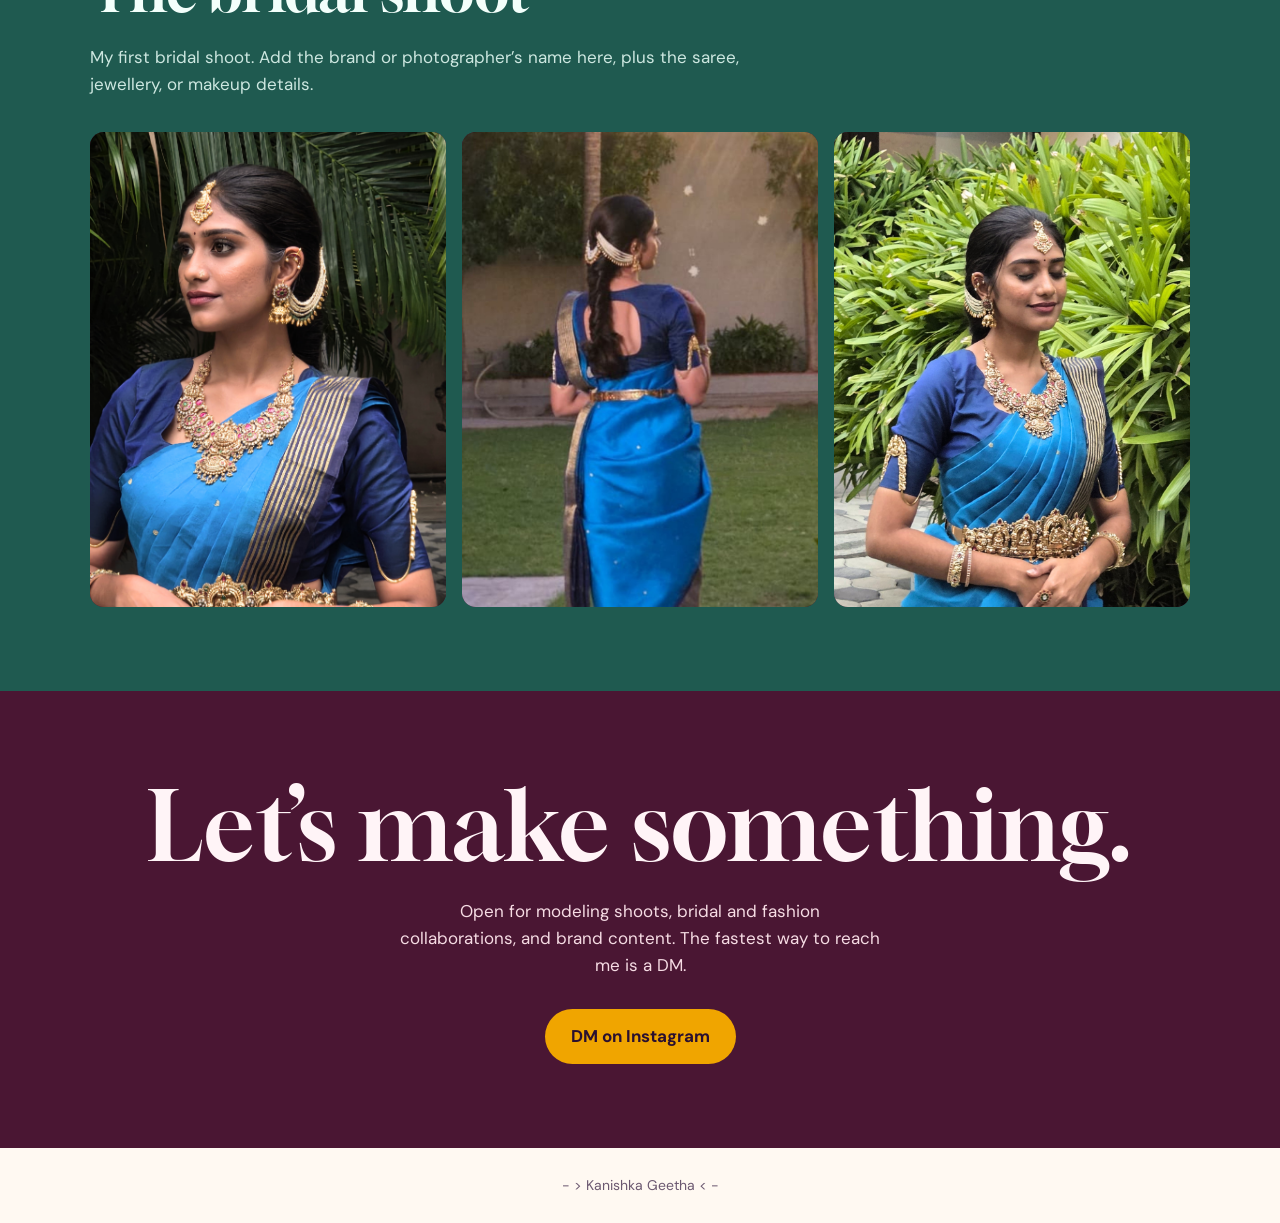
==== commit 50176e58: "Update index.html" ====
--- a/index.html
+++ b/index.html
@@ -173,7 +173,7 @@
   </div>
 </section>
 
-<footer>-> Kanishka Geetha <-</footer>
+<footer>- > Kanishka Geetha < -</footer>
 
 <script>
     // Disable right-click
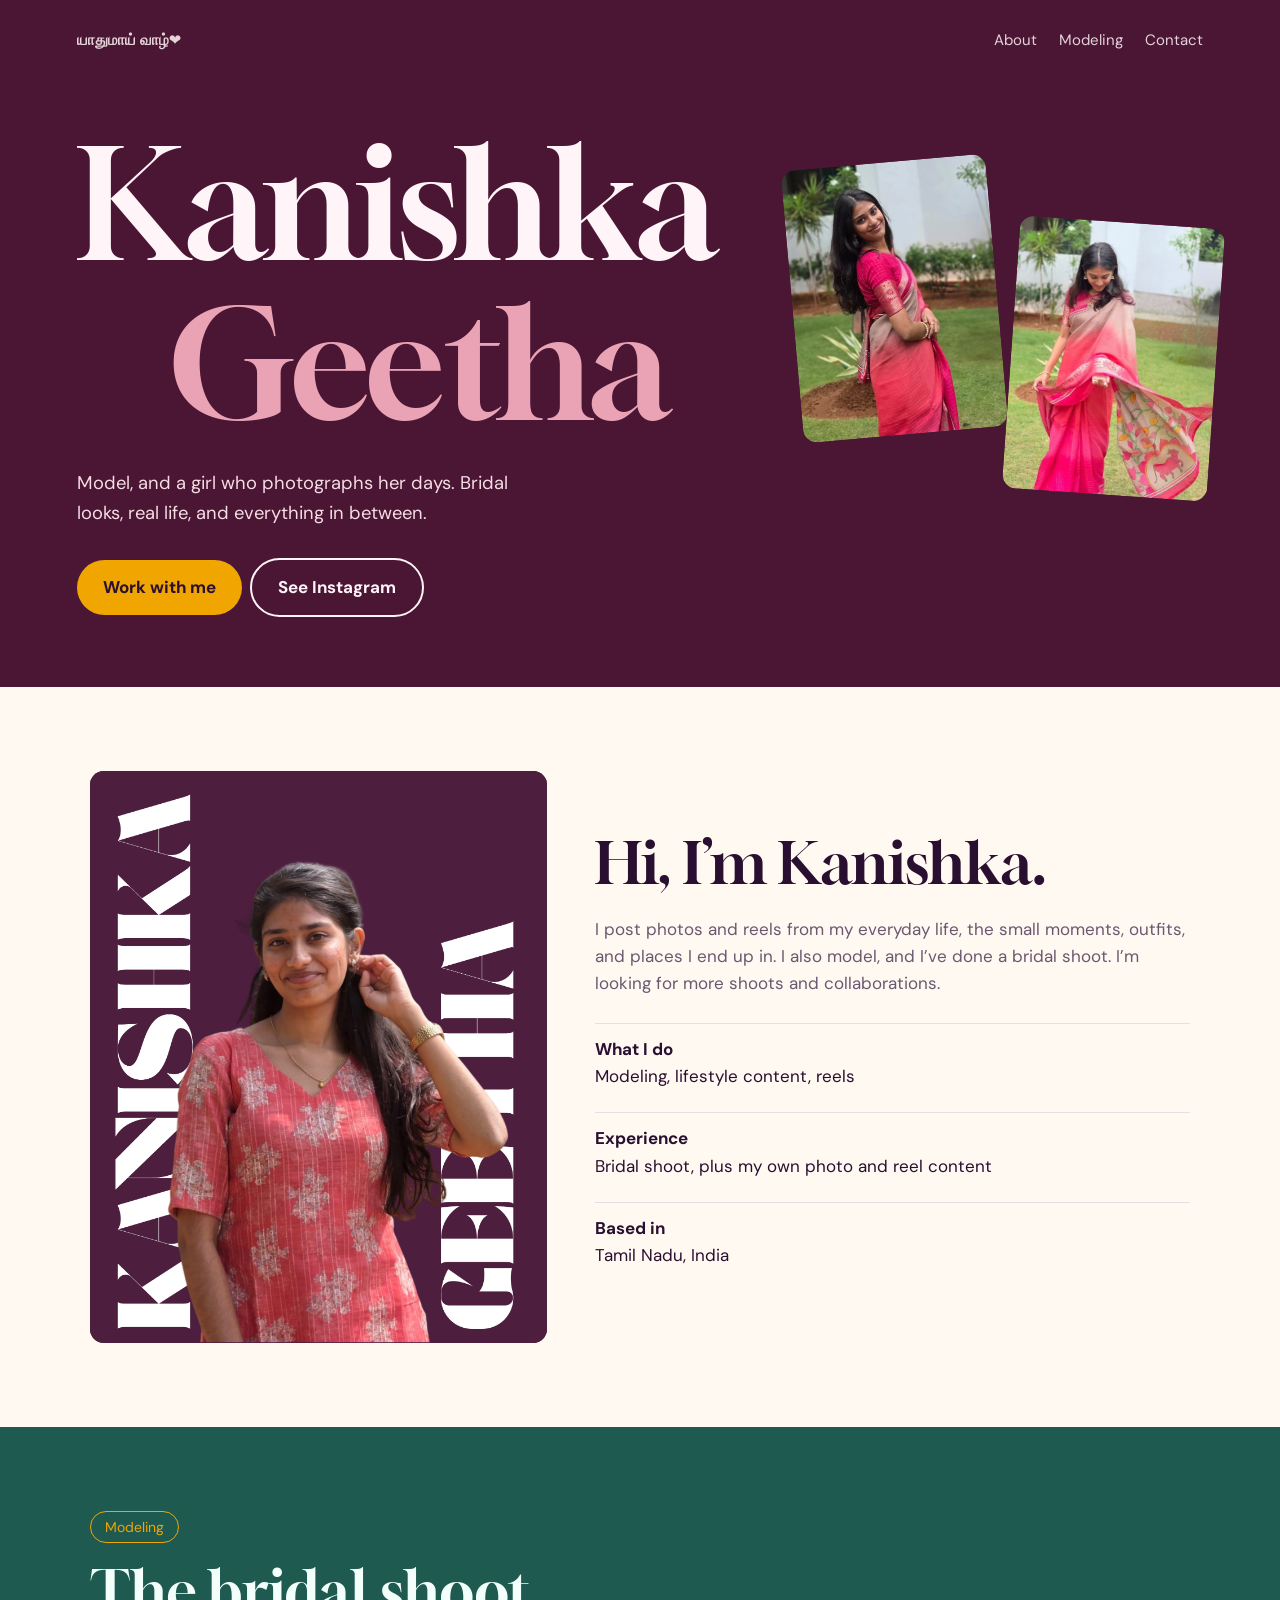
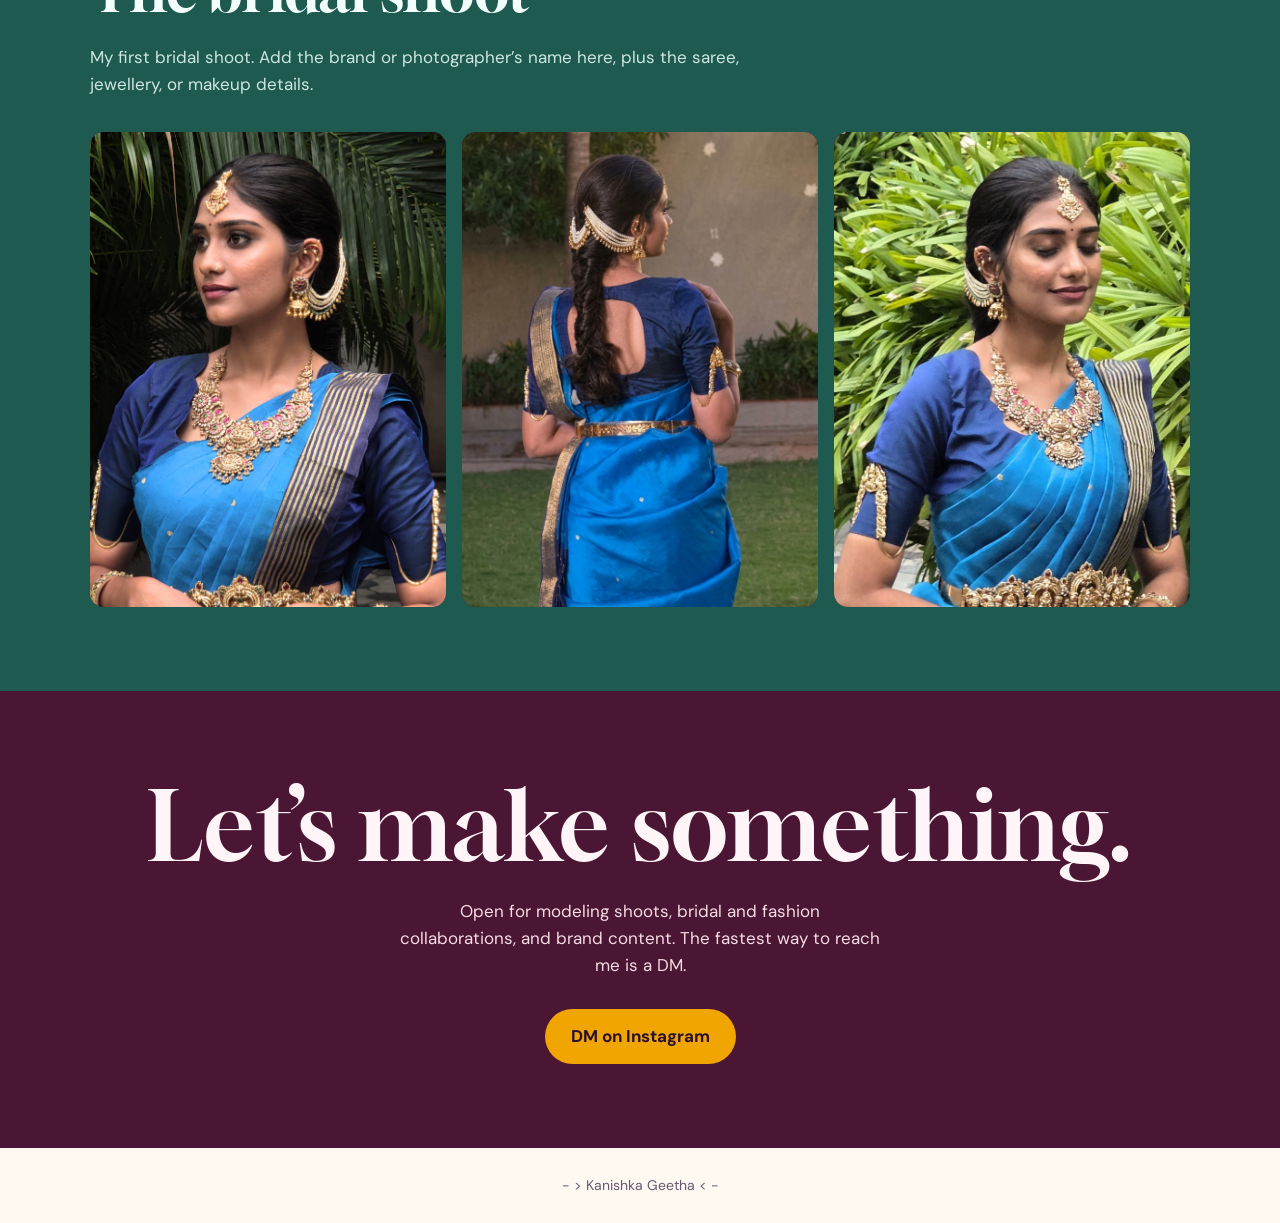
==== commit 262a6296: "Connect local project to Github" ====
--- a/index.html
+++ b/index.html
@@ -1,138 +1,396 @@
-<!DOCTYPE html>
+<!doctype html>
 <html lang="en">
-<head>
-<meta charset="utf-8">
-<meta name="viewport" content="width=device-width, initial-scale=1, viewport-fit=cover">
-<title>kanishka.geetha</title>
-
-<link rel="icon" href="data:image/svg+xml,<svg xmlns=%22http://www.w3.org/2000/svg%22 viewBox=%220 0 100 100%22><text y=%22.9em%22 font-size=%2290%22>🥭</text></svg>">
-
-<link rel="stylesheet" href="https://fonts.googleapis.com/css2?family=Gloock&family=DM+Sans:wght@400;500;700&display=swap">
-<style>
-:root{
-  --paper:#FFF9F2; --plum:#4A1633; --rose:#E9A3B5; --gold:#F0A500; --leaf:#1F5A50;
-  --text:#2A1030; --muted:#6B5870; --line:#E9DCE3;
-}
-@media (prefers-color-scheme:dark){
-  :root{--paper:#1B0C20;--text:#FBEFF3;--muted:#C9B3CF;--line:#432148;}
-}
-*{box-sizing:border-box}
-html{scroll-behavior:smooth}
-body{margin:0;background:var(--paper);color:var(--text);font-family:'DM Sans',system-ui,sans-serif;line-height:1.6;font-size:17px}
-h1,h2{font-family:'Gloock',Georgia,serif;font-weight:400;line-height:1.05;margin:0}
-a{color:inherit}
-:focus-visible{outline:3px solid var(--gold);outline-offset:3px}
-
-/* photo frames */
-.ph{position:relative;display:block;border-radius:14px;overflow:hidden;background:var(--plum)}
-.ph img{position:absolute;inset:0;width:100%;height:100%;object-fit:cover;object-position:center top}
-
-/* hero */
-.hero{background:var(--plum);color:#FFF4F7;padding:28px 6vw 70px;position:relative;overflow:hidden}
-nav{display:flex;justify-content:space-between;flex-wrap:wrap;gap:16px;font-size:15px;margin-bottom:8vh}
-nav a{text-decoration:none;opacity:.85}
-nav a:hover{opacity:1}
-nav .links{display:flex;gap:22px}
-.hero h1{font-size:clamp(3.4rem,13vw,9.5rem);letter-spacing:-.02em;max-width:9ch}
-.hero h1 span{display:block;color:var(--rose);margin-left:.6em}
-.hero p{max-width:34ch;font-size:1.15rem;margin:26px 0 30px;color:#F6DCE4}
-.btn{display:inline-block;background:var(--gold);color:#2A1030;font-weight:700;text-decoration:none;padding:14px 26px;border-radius:999px}
-.btn.ghost{background:transparent;color:inherit;border:2px solid currentColor;margin-left:8px}
-.heroframes{position:absolute;right:5vw;top:18vh;display:flex;gap:14px}
-.heroframes .ph{width:clamp(110px,16vw,210px);aspect-ratio:3/4}
-.heroframes .ph:nth-child(1){transform:rotate(-5deg)}
-.heroframes .ph:nth-child(2){transform:translateY(60px) rotate(4deg)}
-@media(max-width:760px){
-  .heroframes{position:static;margin-top:40px;justify-content:center}
-  .hero h1 span{margin-left:0}
-}
-
-/* sections */
-section{padding:84px 6vw}
-.wrap{max-width:1100px;margin:0 auto}
-h2{font-size:clamp(2.2rem,5vw,3.6rem);margin-bottom:22px}
-.lead{max-width:56ch;color:var(--muted)}
-
-/* about */
-.about{display:grid;grid-template-columns:1fr 1.3fr;gap:48px;align-items:center}
-.about .ph{aspect-ratio:4/5}
-.facts{list-style:none;padding:0;margin:26px 0 0;display:grid;gap:10px}
-.facts li{padding:12px 0;border-top:1px solid var(--line)}
-@media(max-width:760px){.about{grid-template-columns:1fr}}
-
-/* bridal shoot */
-.feature{background:var(--leaf);color:#F3FFFB}
-.feature .lead{color:#CDE7E0}
-.feature .grid{display:grid;grid-template-columns:repeat(auto-fit,minmax(200px,1fr));gap:16px;margin-top:34px}
-.feature .ph{aspect-ratio:3/4}
-.tag{display:inline-block;border:1.5px solid var(--gold);color:var(--gold);padding:4px 14px;border-radius:999px;font-size:14px;margin-bottom:18px}
-
-/* everyday (for later) */
-.masonry{columns:3 220px;column-gap:16px;margin-top:34px}
-.masonry .ph{margin-bottom:16px;width:100%}
-.masonry .ph:nth-child(3n+1){aspect-ratio:3/4}
-.masonry .ph:nth-child(3n+2){aspect-ratio:1/1}
-.masonry .ph:nth-child(3n){aspect-ratio:4/5}
-
-/* reels (for later) */
-.reels{display:grid;grid-template-columns:repeat(auto-fit,minmax(150px,220px));gap:16px;margin-top:34px}
-.reels .ph{aspect-ratio:9/16}
-.reels .ph::after{content:"";position:absolute;width:0;height:0;border-left:18px solid rgba(255,255,255,.95);border-top:11px solid transparent;border-bottom:11px solid transparent;top:14px;right:14px;filter:drop-shadow(0 1px 3px rgba(0,0,0,.5))}
-
-/* contact */
-.contact{background:var(--plum);color:#FFF4F7;text-align:center}
-.contact h2{font-size:clamp(2.6rem,8vw,6rem)}
-.contact p{max-width:40ch;margin:18px auto 30px;color:#F6DCE4}
-footer{padding:26px 6vw;text-align:center;font-size:14px;color:var(--muted)}
-
-@media(prefers-reduced-motion:reduce){html{scroll-behavior:auto}}
-</style>
-</head>
-<body>
-
-<header class="hero">
-  <nav>
-    <a href="#top"><strong>யாதுமாய் வாழ்❤️</strong></a>
-    <div class="links"><a href="#about">About</a><a href="#modeling">Modeling</a><a href="#contact">Contact</a></div>
-  </nav>
-  <h1 id="top">Kanishka<span>Geetha</span></h1>
-  <p>Model, and a girl who photographs her days. Bridal looks, real life, and everything in between.</p>
-  <a class="btn" href="#contact">Work with me</a><a class="btn ghost" href="https://www.instagram.com/kanishka.geetha" target="_blank" rel="noopener">See Instagram</a>
-  <div class="heroframes">
-    <div class="ph"><img src="images/Me%201.png" alt="Kanishka Geetha"></div>
-    <div class="ph"><img src="images/Me%202.png" alt="Kanishka Geetha portrait"></div>
-  </div>
-</header>
-
-<section id="about">
-  <div class="wrap about">
-    <div class="ph"><img src="images/Portait.jpeg" alt="Kanishka portrait"></div>
-    <div>
-      <h2>Hi, I’m Kanishka.</h2>
-      <p class="lead">I post photos and reels from my everyday life, the small moments, outfits, and places I end up in. I also model, and I’ve done a bridal shoot. I’m looking for more shoots and collaborations.</p>
-      <ul class="facts">
-        <li><strong>What I do</strong><br>Modeling, lifestyle content, reels</li>
-        <li><strong>Experience</strong><br>Bridal shoot, plus my own photo and reel content</li>
-        <li><strong>Based in</strong><br>Tamil Nadu, India</li>
-      </ul>
-    </div>
-  </div>
-</section>
-
-<section id="modeling" class="feature">
-  <div class="wrap">
-    <span class="tag">Modeling</span>
-    <h2>The bridal shoot</h2>
-    <p class="lead">My first bridal shoot. Add the brand or photographer’s name here, plus the saree, jewellery, or makeup details.</p>
-    <div class="grid">
-      <div class="ph"><img src="images/Bridal%201.png" alt="Bridal shoot look one"></div>
-      <div class="ph"><img src="images/Bridal%202.jpeg" alt="Bridal shoot look two"></div>
-      <div class="ph"><img src="images/Bridal%203.jpeg" alt="Bridal shoot look three"></div>
-    </div>
-  </div>
-</section>
-
-<!--
+  <head>
+    <meta charset="utf-8" />
+    <meta
+      name="viewport"
+      content="width=device-width, initial-scale=1, viewport-fit=cover"
+    />
+    <title>kanishka.geetha</title>
+
+    <link
+      rel="icon"
+      href="data:image/svg+xml,<svg xmlns=%22http://www.w3.org/2000/svg%22 viewBox=%220 0 100 100%22><text y=%22.9em%22 font-size=%2290%22>🥭</text></svg>"
+    />
+
+    <link
+      rel="stylesheet"
+      href="https://fonts.googleapis.com/css2?family=Gloock&family=DM+Sans:wght@400;500;700&display=swap"
+    />
+    <style>
+      :root {
+        --paper: #fff9f2;
+        --plum: #4a1633;
+        --rose: #e9a3b5;
+        --gold: #f0a500;
+        --leaf: #1f5a50;
+        --text: #2a1030;
+        --muted: #6b5870;
+        --line: #e9dce3;
+      }
+      @media (prefers-color-scheme: dark) {
+        :root {
+          --paper: #1b0c20;
+          --text: #fbeff3;
+          --muted: #c9b3cf;
+          --line: #432148;
+        }
+      }
+      * {
+        box-sizing: border-box;
+      }
+      html {
+        scroll-behavior: smooth;
+      }
+      body {
+        margin: 0;
+        background: var(--paper);
+        color: var(--text);
+        font-family: "DM Sans", system-ui, sans-serif;
+        line-height: 1.6;
+        font-size: 17px;
+      }
+      h1,
+      h2 {
+        font-family: "Gloock", Georgia, serif;
+        font-weight: 400;
+        line-height: 1.05;
+        margin: 0;
+      }
+      a {
+        color: inherit;
+      }
+      :focus-visible {
+        outline: 3px solid var(--gold);
+        outline-offset: 3px;
+      }
+
+      /* photo frames */
+      .ph {
+        position: relative;
+        display: block;
+        border-radius: 14px;
+        overflow: hidden;
+        background: var(--plum);
+      }
+      .ph img {
+        position: absolute;
+        inset: 0;
+        width: 100%;
+        height: 100%;
+        object-fit: cover;
+        object-position: center top;
+      }
+
+      /* hero */
+      .hero {
+        background: var(--plum);
+        color: #fff4f7;
+        padding: 28px 6vw 70px;
+        position: relative;
+        overflow: hidden;
+      }
+      nav {
+        display: flex;
+        justify-content: space-between;
+        flex-wrap: wrap;
+        gap: 16px;
+        font-size: 15px;
+        margin-bottom: 8vh;
+      }
+      nav a {
+        text-decoration: none;
+        opacity: 0.85;
+      }
+      nav a:hover {
+        opacity: 1;
+      }
+      nav .links {
+        display: flex;
+        gap: 22px;
+      }
+      .hero h1 {
+        font-size: clamp(3.4rem, 13vw, 9.5rem);
+        letter-spacing: -0.02em;
+        max-width: 9ch;
+      }
+      .hero h1 span {
+        display: block;
+        color: var(--rose);
+        margin-left: 0.6em;
+      }
+      .hero p {
+        max-width: 34ch;
+        font-size: 1.15rem;
+        margin: 26px 0 30px;
+        color: #f6dce4;
+      }
+      .btn {
+        display: inline-block;
+        background: var(--gold);
+        color: #2a1030;
+        font-weight: 700;
+        text-decoration: none;
+        padding: 14px 26px;
+        border-radius: 999px;
+      }
+      .btn.ghost {
+        background: transparent;
+        color: inherit;
+        border: 2px solid currentColor;
+        margin-left: 8px;
+      }
+      .heroframes {
+        position: absolute;
+        right: 5vw;
+        top: 18vh;
+        display: flex;
+        gap: 14px;
+      }
+      .heroframes .ph {
+        width: clamp(110px, 16vw, 210px);
+        aspect-ratio: 3/4;
+      }
+      .heroframes .ph:nth-child(1) {
+        transform: rotate(-5deg);
+      }
+      .heroframes .ph:nth-child(2) {
+        transform: translateY(60px) rotate(4deg);
+      }
+      @media (max-width: 760px) {
+        .heroframes {
+          position: static;
+          margin-top: 40px;
+          justify-content: center;
+        }
+        .hero h1 span {
+          margin-left: 0;
+        }
+      }
+
+      /* sections */
+      section {
+        padding: 84px 6vw;
+      }
+      .wrap {
+        max-width: 1100px;
+        margin: 0 auto;
+      }
+      h2 {
+        font-size: clamp(2.2rem, 5vw, 3.6rem);
+        margin-bottom: 22px;
+      }
+      .lead {
+        max-width: 56ch;
+        color: var(--muted);
+      }
+
+      /* about */
+      .about {
+        display: grid;
+        grid-template-columns: 1fr 1.3fr;
+        gap: 48px;
+        align-items: center;
+      }
+      .about .ph {
+        aspect-ratio: 4/5;
+      }
+      .facts {
+        list-style: none;
+        padding: 0;
+        margin: 26px 0 0;
+        display: grid;
+        gap: 10px;
+      }
+      .facts li {
+        padding: 12px 0;
+        border-top: 1px solid var(--line);
+      }
+      @media (max-width: 760px) {
+        .about {
+          grid-template-columns: 1fr;
+        }
+      }
+
+      /* bridal shoot */
+      .feature {
+        background: var(--leaf);
+        color: #f3fffb;
+      }
+      .feature .lead {
+        color: #cde7e0;
+      }
+      .feature .grid {
+        display: grid;
+        grid-template-columns: repeat(auto-fit, minmax(200px, 1fr));
+        gap: 16px;
+        margin-top: 34px;
+      }
+      .feature .ph {
+        aspect-ratio: 3/4;
+      }
+      .tag {
+        display: inline-block;
+        border: 1.5px solid var(--gold);
+        color: var(--gold);
+        padding: 4px 14px;
+        border-radius: 999px;
+        font-size: 14px;
+        margin-bottom: 18px;
+      }
+
+      /* everyday (for later) */
+      .masonry {
+        columns: 3 220px;
+        column-gap: 16px;
+        margin-top: 34px;
+      }
+      .masonry .ph {
+        margin-bottom: 16px;
+        width: 100%;
+      }
+      .masonry .ph:nth-child(3n + 1) {
+        aspect-ratio: 3/4;
+      }
+      .masonry .ph:nth-child(3n + 2) {
+        aspect-ratio: 1/1;
+      }
+      .masonry .ph:nth-child(3n) {
+        aspect-ratio: 4/5;
+      }
+
+      /* reels (for later) */
+      .reels {
+        display: grid;
+        grid-template-columns: repeat(auto-fit, minmax(150px, 220px));
+        gap: 16px;
+        margin-top: 34px;
+      }
+      .reels .ph {
+        aspect-ratio: 9/16;
+      }
+      .reels .ph::after {
+        content: "";
+        position: absolute;
+        width: 0;
+        height: 0;
+        border-left: 18px solid rgba(255, 255, 255, 0.95);
+        border-top: 11px solid transparent;
+        border-bottom: 11px solid transparent;
+        top: 14px;
+        right: 14px;
+        filter: drop-shadow(0 1px 3px rgba(0, 0, 0, 0.5));
+      }
+
+      /* contact */
+      .contact {
+        background: var(--plum);
+        color: #fff4f7;
+        text-align: center;
+      }
+      .contact h2 {
+        font-size: clamp(2.6rem, 8vw, 6rem);
+      }
+      .contact p {
+        max-width: 40ch;
+        margin: 18px auto 30px;
+        color: #f6dce4;
+      }
+      footer {
+        padding: 26px 6vw;
+        text-align: center;
+        font-size: 14px;
+        color: var(--muted);
+      }
+
+      @media (prefers-reduced-motion: reduce) {
+        html {
+          scroll-behavior: auto;
+        }
+      }
+    </style>
+  </head>
+  <body>
+    <header class="hero">
+      <nav>
+        <a href="#top"><strong>யாதுமாய் வாழ்❤️</strong></a>
+        <div class="links">
+          <a href="#about">About</a><a href="#modeling">Modeling</a
+          ><a href="#contact">Contact</a>
+        </div>
+      </nav>
+      <h1 id="top">Kanishka<span>Geetha</span></h1>
+      <p>
+        Model, and a girl who photographs her days. Bridal looks, real life, and
+        everything in between.
+      </p>
+      <a class="btn" href="#contact">Work with me</a
+      ><a
+        class="btn ghost"
+        href="https://www.instagram.com/kanishka.geetha"
+        target="_blank"
+        rel="noopener"
+        >See Instagram</a
+      >
+      <div class="heroframes">
+        <div class="ph">
+          <img src="images/Me%201.png" alt="Kanishka Geetha" />
+        </div>
+        <div class="ph">
+          <img src="images/Me%202.png" alt="Kanishka Geetha portrait" />
+        </div>
+      </div>
+    </header>
+
+    <section id="about">
+      <div class="wrap about">
+        <div class="ph">
+          <img src="images/Portait.jpeg" alt="Kanishka portrait" />
+        </div>
+        <div>
+          <h2>Hi, I’m Kanishka.</h2>
+          <p class="lead">
+            I post photos and reels from my everyday life, the small moments,
+            outfits, and places I end up in. I also model, and I’ve done a
+            bridal shoot. I’m looking for more shoots and collaborations.
+          </p>
+          <ul class="facts">
+            <li>
+              <strong>What I do</strong><br />Modeling, lifestyle content, reels
+            </li>
+            <li>
+              <strong>Experience</strong><br />Bridal shoot, plus my own photo
+              and reel content
+            </li>
+            <li><strong>Based in</strong><br />Tamil Nadu, India</li>
+          </ul>
+        </div>
+      </div>
+    </section>
+
+    <section id="modeling" class="feature">
+      <div class="wrap">
+        <span class="tag">Modeling</span>
+        <h2>The bridal shoot</h2>
+        <p class="lead">
+          My first bridal shoot. Add the brand or photographer’s name here, plus
+          the saree, jewellery, or makeup details.
+        </p>
+        <div class="grid">
+          <div class="ph">
+            <img src="images/Bridal%201.png" alt="Bridal shoot look one" />
+          </div>
+          <div class="ph">
+            <img src="images/Bridal%202.png" alt="Bridal shoot look two" />
+          </div>
+          <div class="ph">
+            <img src="images/Bridal%203.jpeg" alt="Bridal shoot look three" />
+          </div>
+        </div>
+      </div>
+    </section>
+
+    <!--
   EVERYDAY SECTION (hidden for now).
   To show it: remove the opening and closing comment markers around this
   block, add your photos, and add <a href="#everyday">Everyday</a> to the nav.
@@ -148,7 +406,7 @@
 </section>
 -->
 
-<!--
+    <!--
   REELS SECTION (hidden for now).
   To show it: remove the opening and closing comment markers around this
   block, put your reel cover image in the images folder, and add
@@ -165,40 +423,48 @@
 </section>
 -->
 
-<section id="contact" class="contact">
-  <div class="wrap">
-    <h2>Let’s make something.</h2>
-    <p>Open for modeling shoots, bridal and fashion collaborations, and brand content. The fastest way to reach me is a DM.</p>
-    <a class="btn" href="https://www.instagram.com/kanishka.geetha" target="_blank" rel="noopener">DM on Instagram</a>
-  </div>
-</section>
-
-<footer>- > Kanishka Geetha < -</footer>
-
-<script>
-    // Disable right-click
-    document.addEventListener('contextmenu', function(e) {
+    <section id="contact" class="contact">
+      <div class="wrap">
+        <h2>Let’s make something.</h2>
+        <p>
+          Open for modeling shoots, bridal and fashion collaborations, and brand
+          content. The fastest way to reach me is a DM.
+        </p>
+        <a
+          class="btn"
+          href="https://www.instagram.com/kanishka.geetha"
+          target="_blank"
+          rel="noopener"
+          >DM on Instagram</a
+        >
+      </div>
+    </section>
+
+    <footer>- > Kanishka Geetha < -</footer>
+
+    <script>
+      // Disable right-click
+      document.addEventListener("contextmenu", function (e) {
         e.preventDefault();
-    });
-
-    // Disable image dragging
-    document.addEventListener('dragstart', function(e) {
-        if (e.target.tagName === 'IMG') {
-            e.preventDefault();
-        }
-    });
-</script>
-
-<script>
-document.addEventListener('keydown', function(e) {
-    if (
-        (e.ctrlKey && ['s', 'u'].includes(e.key.toLowerCase())) ||
-        e.key === 'PrintScreen'
-    ) {
-        e.preventDefault();
-    }
-});
-</script>
-
-</body>
+      });
+
+      // Disable image dragging
+      document.addEventListener("dragstart", function (e) {
+        if (e.target.tagName === "IMG") {
+          e.preventDefault();
+        }
+      });
+    </script>
+
+    <script>
+      document.addEventListener("keydown", function (e) {
+        if (
+          (e.ctrlKey && ["s", "u"].includes(e.key.toLowerCase())) ||
+          e.key === "PrintScreen"
+        ) {
+          e.preventDefault();
+        }
+      });
+    </script>
+  </body>
 </html>
